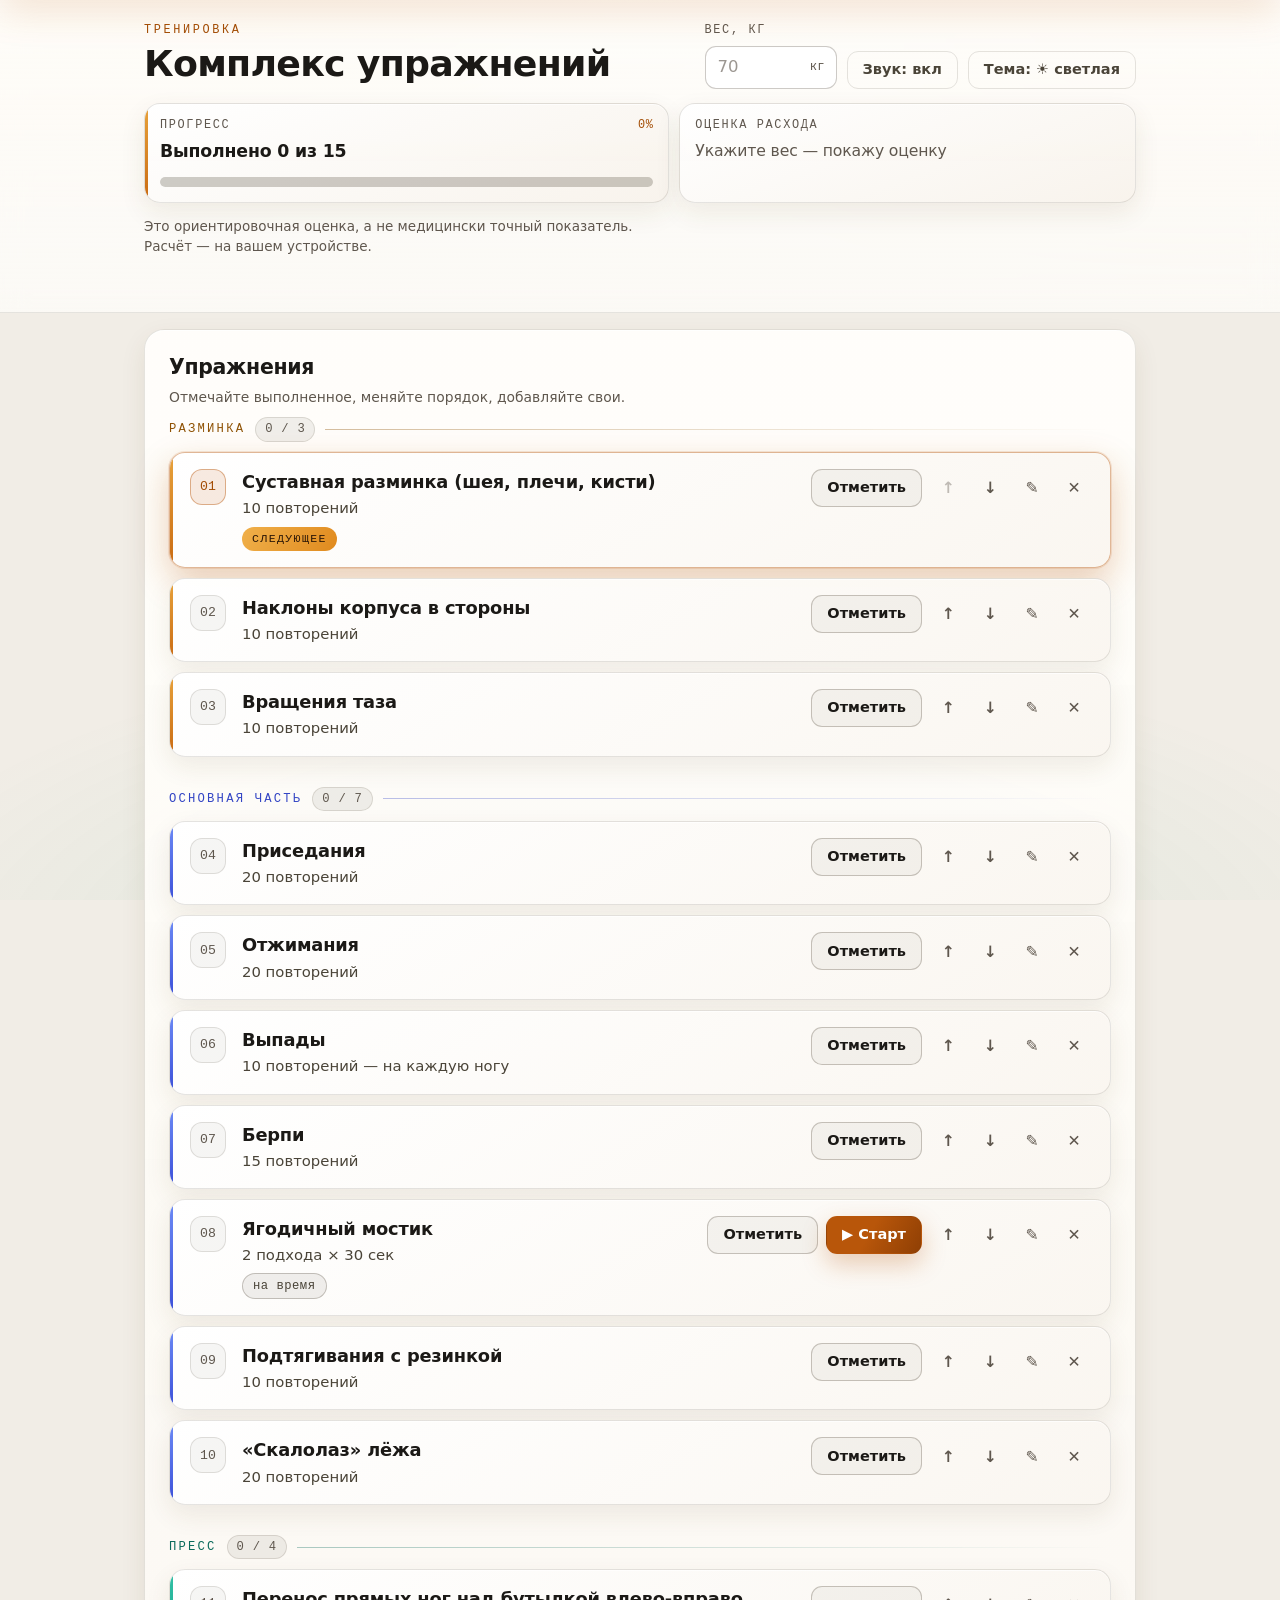
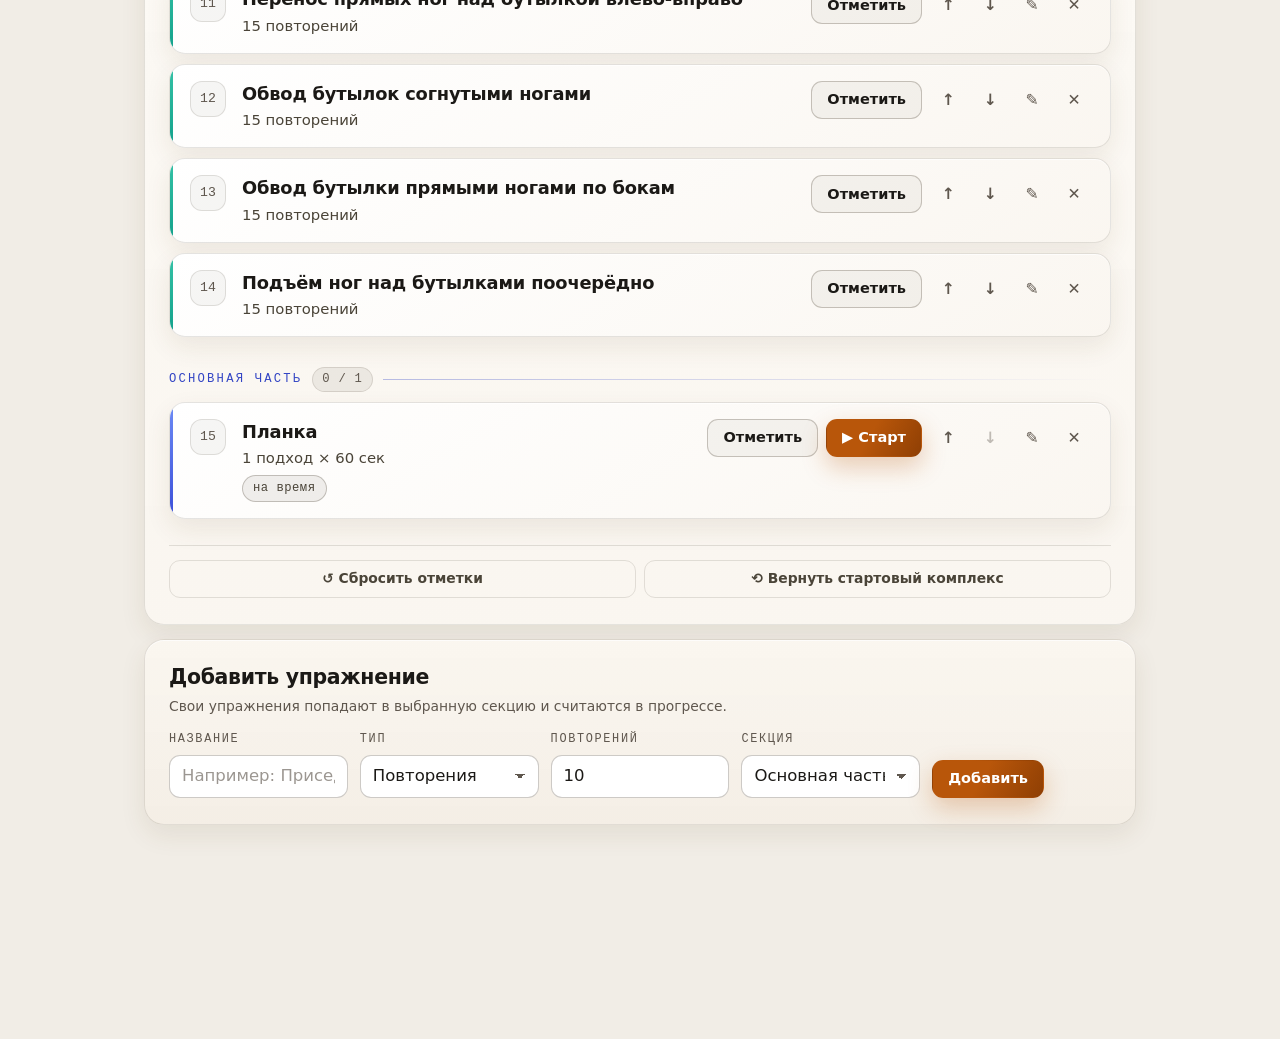
==== index.html @ bffae883 "Комплекс упражнений: список с секциями, прогресс, таймер подходов, две темы, офлайн-режим" ====
<!DOCTYPE html>
<html lang="ru">
<head>
  <meta charset="utf-8">
  <meta name="viewport" content="width=device-width, initial-scale=1, viewport-fit=cover">
  <meta name="color-scheme" content="light dark">
  <meta id="themeColor" name="theme-color" content="#f1ede6">
  <!-- тема до первой отрисовки: иначе при перезагрузке мигнёт чужая палитра -->
  <script>
    (() => {
      try {
        const saved = JSON.parse(localStorage.getItem('workout.v1') || '{}');
        const pref = ['light', 'dark', 'auto'].includes(saved.theme) ? saved.theme : 'light';
        const resolved = pref === 'auto'
          ? (matchMedia('(prefers-color-scheme: dark)').matches ? 'dark' : 'light')
          : pref;
        document.documentElement.dataset.theme = resolved;
        const meta = document.getElementById('themeColor');
        if (meta) meta.setAttribute('content', resolved === 'dark' ? '#070a10' : '#f1ede6');
      } catch {
        /* без localStorage остаётся светлая тема по умолчанию */
      }
    })();
  </script>
  <!-- запуск с домашнего экрана телефона: без адресной строки, статус-бар поверх тёмного фона -->
  <meta name="mobile-web-app-capable" content="yes">
  <meta name="apple-mobile-web-app-capable" content="yes">
  <meta id="statusBarStyle" name="apple-mobile-web-app-status-bar-style" content="default">
  <meta name="apple-mobile-web-app-title" content="Тренировка">
  <meta name="description" content="Комплекс упражнений: прогресс, таймер подходов, оценка расхода калорий. Данные хранятся только на устройстве.">
  <title>Комплекс упражнений</title>
  <link rel="manifest" href="./manifest.webmanifest">
  <link rel="icon" href="./favicon.svg" type="image/svg+xml">
  <link rel="apple-touch-icon" href="./apple-touch-icon.png">
  <link rel="stylesheet" href="./styles.css">
</head>
<body>
  <a class="skip-link" href="#workoutList">Перейти к списку упражнений</a>

  <!-- фоновые свечения: глубина без картинок -->
  <div class="aurora" aria-hidden="true"></div>

  <header class="topbar">
    <div class="shell topbar__inner">
      <div class="brand">
        <p class="brand__eyebrow">Тренировка</p>
        <h1 class="brand__title">Комплекс упражнений</h1>
      </div>

      <div class="topbar__controls">
        <label class="field field--weight" for="weightInput">
          <span class="field__label">Вес, кг</span>
          <span class="field__control">
            <input id="weightInput" class="field__input" type="number" inputmode="decimal"
                   min="1" max="400" step="0.5" placeholder="70">
            <span class="field__unit" aria-hidden="true">кг</span>
          </span>
        </label>
        <button id="soundToggle" class="btn btn--ghost" type="button" aria-pressed="true">Звук: вкл</button>
        <button id="themeToggle" class="btn btn--ghost" type="button">Тема: светлая</button>
      </div>

      <div class="metrics">
        <section class="metric metric--progress" aria-label="Прогресс тренировки">
          <p class="metric__label">Прогресс <span id="progressPercent" class="metric__percent">0%</span></p>
          <p class="metric__value" id="progressText">Выполнено 0 из 0</p>
          <progress id="progressBar" class="meter" max="100" value="0">0%</progress>
        </section>

        <section id="kcalMetric" class="metric metric--kcal is-empty" aria-label="Оценка расхода калорий">
          <p class="metric__label">Оценка расхода</p>
          <p class="metric__value" id="workoutKcal">Укажите вес — покажу оценку</p>
        </section>
      </div>

      <p id="kcalDisclaimer" class="hint"></p>
      <p id="wakeStatus" class="hint"></p>
      <p id="status" class="status" role="status" aria-live="polite"></p>
    </div>
  </header>

  <main class="shell">
    <section class="panel" aria-labelledby="listTitle">
      <div class="panel__head">
        <div>
          <h2 id="listTitle" class="panel__title">Упражнения</h2>
          <p class="panel__sub">Отмечайте выполненное, меняйте порядок, добавляйте свои.</p>
        </div>
      </div>
      <div id="workoutList" class="workout"></div>

      <!-- служебные действия — в подвале списка: первый экран телефона остаётся про упражнения -->
      <div class="panel__footer">
        <button id="resetProgressBtn" class="btn btn--ghost" type="button">↺ Сбросить отметки</button>
        <button id="resetWorkoutBtn" class="btn btn--ghost" type="button">⟲ Вернуть стартовый комплекс</button>
      </div>
    </section>

    <section class="panel panel--form" aria-labelledby="formTitle">
      <h2 id="formTitle" class="panel__title">Добавить упражнение</h2>
      <p class="panel__sub">Свои упражнения попадают в выбранную секцию и считаются в прогрессе.</p>

      <form id="exerciseForm" class="form" novalidate>
        <label class="field field--wide" for="nameInput">
          <span class="field__label">Название</span>
          <input id="nameInput" class="field__input" type="text" maxlength="120"
                 placeholder="Например: Приседания" autocomplete="off">
        </label>

        <label class="field" for="typeSelect">
          <span class="field__label">Тип</span>
          <select id="typeSelect" class="field__input">
            <option value="reps">Повторения</option>
            <option value="time">На время</option>
          </select>
        </label>

        <label id="repsLabel" class="field" for="repsInput">
          <span id="repsLabelText" class="field__label">Повторений</span>
          <input id="repsInput" class="field__input" type="number" min="1" max="999" step="1" value="10">
        </label>

        <label id="secondsField" class="field" for="secondsInput" hidden>
          <span class="field__label">Секунд в подходе</span>
          <input id="secondsInput" class="field__input" type="number" min="1" max="3600" step="1" value="30">
        </label>

        <label class="field" for="sectionSelect">
          <span class="field__label">Секция</span>
          <select id="sectionSelect" class="field__input">
            <option value="warmup">Разминка</option>
            <option value="main" selected>Основная часть</option>
            <option value="abs">Пресс</option>
          </select>
        </label>

        <p id="formError" class="form__error" role="alert" hidden></p>

        <div class="form__actions">
          <button id="submitBtn" class="btn btn--primary" type="submit">Добавить</button>
          <button id="cancelEditBtn" class="btn btn--ghost" type="button" hidden>Отмена</button>
        </div>
      </form>
    </section>
  </main>

  <section id="timer" class="timer" hidden aria-labelledby="timerTitle">
    <div class="shell timer__inner">
      <div class="timer__head">
        <h2 id="timerTitle" class="timer__title">Таймер</h2>
        <p id="timerPhase" class="timer__phase"></p>
      </div>

      <div class="timer__main">
        <p id="timerBig" class="timer__big">3</p>
        <div class="timer__meta">
          <p id="timerSetInfo" class="timer__sets"></p>
          <!-- визуальный эквивалент тика: мигает раз в секунду, работает и при выключенном звуке -->
          <p class="timer__rhythm">Секунда <span id="tickDot" class="timer__dot" aria-hidden="true"></span></p>
        </div>
      </div>

      <div class="timer__controls">
        <button id="timerPauseBtn" class="btn" type="button">Пауза</button>
        <!-- единственная крупная кнопка панели: главное действие момента (btn--lg) -->
        <button id="timerNextBtn" class="btn btn--primary btn--lg" type="button" hidden>Следующий подход</button>
        <button id="timerDoneBtn" class="btn btn--primary btn--lg" type="button" hidden>Готово ✓</button>
        <button id="timerStopBtn" class="btn btn--ghost" type="button">Стоп / Сброс</button>
      </div>
    </div>
  </section>

  <p id="banner" class="banner" role="status" aria-live="assertive"></p>

  <script type="module" src="./src/app.js"></script>
  <script>
    // Офлайн-режим для телефона: приложение открывается в зале без сети.
    // Регистрация некритична — при любой ошибке просто продолжаем без service worker.
    if ('serviceWorker' in navigator && location.protocol.startsWith('http')) {
      addEventListener('load', () => {
        navigator.serviceWorker.register('./sw.js').catch(() => {});
      });
    }
  </script>
</body>
</html>
---- styles.css ----
/* Дизайн-система «Тренировка».
   Две темы: светлая тёплая (по умолчанию) и тёмная — переключаются атрибутом
   data-theme на <html> («Тема: …» в шапке). Все цвета, тени и градиенты живут
   в переменных ниже: правила дальше не знают, какая тема сейчас включена.
   Mobile-first: базовый слой рассчитан на телефон, десктоп — в @media выше 720px.
   Никаких внешних ресурсов: шрифты и иконки только системные. */

:root {
  color-scheme: light;

  /* ── Фон и поверхности (тёплый кремовый) ── */
  --bg: #f1ede6;
  --glow-1: rgba(255, 168, 66, .22);
  --glow-2: rgba(255, 130, 60, .12);
  --glow-3: rgba(40, 170, 130, .10);
  --surface: #fffefb;
  --surface-2: #faf6f0;
  --surface-3: #f2ece2;
  --field-bg: #ffffff;

  /* ── Линии и полупрозрачные заливки ── */
  --line: rgba(46, 36, 20, .12);
  --line-2: rgba(46, 36, 20, .24);
  --line-accent: rgba(184, 86, 10, .42);
  --tint-1: rgba(46, 36, 20, .04);
  --tint-2: rgba(46, 36, 20, .07);
  --tint-3: rgba(46, 36, 20, .11);
  --meter-track: rgba(46, 36, 20, .12);

  /* ── Текст ── */
  --text: #1b1916;
  --text-dim: #4a4438;
  --muted: #5f574e;

  /* ── Акцент: тёплый янтарь ── */
  --accent: #b8560a;
  --accent-2: #8f3f04;
  --accent-text: #a34d05;
  --accent-ink: #ffffff;
  --accent-soft: rgba(184, 86, 10, .12);
  --accent-glow: rgba(184, 86, 10, .28);
  --badge-from: #f0b04a;
  --badge-to: #e08a1e;
  --badge-ink: #2a1607;
  /* главная кнопка: белый текст держит контраст только на глубоком янтаре */
  --primary-from: #b8560a;
  --primary-to: #8f3f04;

  /* ── Семантика ── */
  --ok: #10714c;
  --ok-2: #0c5c3e;
  --ok-ink: #ffffff;
  --ok-text: #0e6b47;
  --ok-soft: rgba(16, 113, 76, .12);
  --ok-line: rgba(16, 113, 76, .38);
  --danger: #a91f16;
  --danger-ink: #ffffff;
  --danger-soft: rgba(169, 31, 22, .1);
  --danger-line: rgba(169, 31, 22, .36);
  --danger-text: #8f1a12;

  /* ── Рельсы и подписи секций ── */
  --rail-warmup: linear-gradient(180deg, #e8a33c, #c96a12);
  --rail-main: linear-gradient(180deg, #6d8bf5, #3b4fd8);
  --rail-abs: linear-gradient(180deg, #35c2a6, #12a08a);
  --sec-warmup: #8f5205;
  --sec-main: #3345c4;
  --sec-abs: #0b6b5c;
  --sec-warmup-tail: rgba(143, 82, 5, .38);
  --sec-main-tail: rgba(51, 69, 196, .34);
  --sec-abs-tail: rgba(11, 107, 92, .34);

  /* ── Составные поверхности ── */
  --header-from: rgba(255, 254, 251, .96);
  --header-to: rgba(255, 254, 251, .72);
  --panel-from: rgba(255, 254, 251, .95);
  --panel-to: rgba(250, 246, 240, .98);
  --panel-form-from: rgba(250, 246, 240, .96);
  --panel-form-to: rgba(244, 238, 229, .98);
  --card-from: rgba(255, 255, 255, .98);
  --card-to: rgba(250, 246, 240, .98);
  --card-done-from: rgba(230, 246, 238, .95);
  --card-done-to: rgba(250, 253, 251, .98);
  --metric-from: rgba(255, 255, 255, .98);
  --metric-to: rgba(248, 243, 236, .98);
  --glass-from: rgba(255, 254, 251, .92);
  --glass-to: rgba(255, 253, 249, .98);
  --timer-border: rgba(184, 86, 10, .26);
  --timer-ink-1: #241a0c;
  --timer-ink-2: #b8560a;
  --banner-from: #f3b755;
  --banner-to: #e08a1e;
  --banner-ink: #2a1607;
  --banner-shadow: rgba(184, 86, 10, .22);

  /* ── Кнопки ── */
  --btn-bg: #f2ece2;
  --btn-bg-hover: #e9e0d2;
  --btn-border: rgba(46, 36, 20, .18);
  --btn-border-hover: rgba(46, 36, 20, .3);
  --toggle-bg: rgba(46, 36, 20, .04);
  --toggle-bg-hover: rgba(46, 36, 20, .09);
  --tool-hover-bg: rgba(46, 36, 20, .08);

  --shadow-card: 0 1px 0 rgba(255, 255, 255, .7) inset, 0 10px 26px rgba(84, 62, 26, .09);
  --shadow-pop: 0 18px 40px rgba(84, 62, 26, .16);
  --shadow-timer: 0 -18px 44px rgba(84, 62, 26, .14);

  /* ── Геометрия: одна шкала радиусов и высот ── */
  --r-lg: 20px;
  --r: 16px;
  --r-sm: 11px;
  --r-pill: 999px;
  --btn-h: 38px;
  --btn-h-icon: 36px;
  --btn-h-lg: 54px;

  --ease: cubic-bezier(.22, 1, .36, 1);

  --font: "Segoe UI Variable Text", system-ui, -apple-system, "Segoe UI", Roboto, Arial, sans-serif;
  --font-display: "Segoe UI Variable Display", system-ui, -apple-system, "Segoe UI", Roboto, Arial, sans-serif;
  --mono: ui-monospace, "Cascadia Mono", "SF Mono", Consolas, "Liberation Mono", monospace;
}

/* ── Тёмная тема: те же переменные, другие значения ── */

:root[data-theme="dark"] {
  color-scheme: dark;

  --bg: #070a10;
  --glow-1: rgba(255, 154, 60, .18);
  --glow-2: rgba(79, 108, 255, .14);
  --glow-3: rgba(62, 213, 152, .09);
  --surface: #111726;
  --surface-2: #161e30;
  --surface-3: #1c2740;
  --field-bg: #1c2740;

  --line: rgba(255, 255, 255, .07);
  --line-2: rgba(255, 255, 255, .14);
  --line-accent: rgba(255, 154, 60, .38);
  --tint-1: rgba(255, 255, 255, .035);
  --tint-2: rgba(255, 255, 255, .07);
  --tint-3: rgba(255, 255, 255, .1);
  --meter-track: rgba(255, 255, 255, .09);

  --text: #e9edf5;
  --text-dim: #c3ccdb;
  --muted: #9dabc0;

  --accent: #ff9a3c;
  --accent-2: #ff5f1f;
  --accent-text: #ff9a3c;
  --accent-ink: #1b0e02;
  --accent-soft: rgba(255, 154, 60, .14);
  --accent-glow: rgba(255, 122, 31, .28);
  --badge-from: #ffc24b;
  --badge-to: #ff9a3c;
  --badge-ink: #1b0e02;
  --primary-from: #ffc24b;
  --primary-to: #ff5f1f;

  --ok: #3ed598;
  --ok-2: #22a878;
  --ok-ink: #06251c;
  --ok-text: #3ed598;
  --ok-soft: rgba(62, 213, 152, .12);
  --ok-line: rgba(62, 213, 152, .42);
  --danger: #ff6b6b;
  --danger-ink: #2a0b0b;
  --danger-soft: rgba(255, 107, 107, .12);
  --danger-line: rgba(255, 107, 107, .38);
  --danger-text: #ff9c9c;

  --rail-warmup: linear-gradient(180deg, #ffc24b, #ff9a3c);
  --rail-main: linear-gradient(180deg, #7aa2ff, #4f6cff);
  --rail-abs: linear-gradient(180deg, #4adec0, #22b8a0);
  --sec-warmup: #ffc24b;
  --sec-main: #8fb0ff;
  --sec-abs: #58e3c6;
  --sec-warmup-tail: rgba(255, 194, 75, .4);
  --sec-main-tail: rgba(143, 176, 255, .4);
  --sec-abs-tail: rgba(88, 227, 198, .4);

  --header-from: rgba(10, 14, 22, .96);
  --header-to: rgba(10, 14, 22, .72);
  --panel-from: rgba(22, 30, 48, .72);
  --panel-to: rgba(17, 23, 38, .92);
  --panel-form-from: rgba(17, 23, 38, .9);
  --panel-form-to: rgba(13, 18, 30, .95);
  --card-from: rgba(28, 39, 64, .55);
  --card-to: rgba(17, 23, 38, .95);
  --card-done-from: rgba(62, 213, 152, .08);
  --card-done-to: rgba(17, 23, 38, .9);
  --metric-from: #161e30;
  --metric-to: #111726;
  --glass-from: rgba(12, 17, 27, .88);
  --glass-to: rgba(9, 13, 21, .98);
  --timer-border: rgba(255, 154, 60, .22);
  --timer-ink-1: #ffffff;
  --timer-ink-2: #ffb870;
  --banner-from: #ffc24b;
  --banner-to: #ff5f1f;
  --banner-ink: #1b0e02;
  --banner-shadow: rgba(255, 122, 31, .28);

  --btn-bg: #1c2740;
  --btn-bg-hover: #233252;
  --btn-border: rgba(255, 255, 255, .14);
  --btn-border-hover: rgba(255, 255, 255, .24);
  --toggle-bg: rgba(255, 255, 255, .04);
  --toggle-bg-hover: rgba(255, 255, 255, .09);
  --tool-hover-bg: rgba(255, 255, 255, .07);

  --shadow-card: 0 1px 0 rgba(255, 255, 255, .03) inset, 0 18px 40px rgba(0, 0, 0, .35);
  --shadow-pop: 0 24px 60px rgba(0, 0, 0, .55);
  --shadow-timer: 0 -26px 60px rgba(0, 0, 0, .6);
}

* { box-sizing: border-box; }

[hidden] { display: none !important; }

/* Крупнее базовый кегль: на телефоне читать с вытянутой руки, на десктопе — обычный */
html {
  font-size: 17px;
  -webkit-text-size-adjust: 100%;
}

body {
  margin: 0;
  /* отступ снизу — чтобы фиксированная панель таймера не перекрывала контент */
  padding: 0 0 300px;
  font: 1rem/1.5 var(--font);
  color: var(--text);
  background: var(--bg);
  min-height: 100vh;
  overscroll-behavior-y: none;
}

/* Мягкие свечения на фоне: тепло без картинок */
.aurora {
  position: fixed;
  inset: 0;
  z-index: 0;
  pointer-events: none;
  background:
    radial-gradient(80vw 45vh at 8% -6%, var(--glow-1), transparent 70%),
    radial-gradient(70vw 40vh at 96% 4%, var(--glow-2), transparent 72%),
    radial-gradient(90vw 50vh at 50% 106%, var(--glow-3), transparent 70%);
}

.shell {
  width: 100%;
  max-width: 1040px;
  margin: 0 auto;
  padding: 0 14px;
  position: relative;
  z-index: 1;
}

h1, h2, h3, h4 { font-family: var(--font-display); }

.skip-link {
  position: absolute;
  left: -9999px;
  top: 0;
  z-index: 60;
  background: var(--surface);
  color: var(--text);
  padding: 10px 14px;
  border-radius: var(--r-sm);
  box-shadow: var(--shadow-card);
}
.skip-link:focus { left: 12px; top: calc(12px + env(safe-area-inset-top, 0px)); }

/* ══════════ Шапка ══════════ */

.topbar {
  position: relative;
  z-index: 1;
  padding: calc(18px + env(safe-area-inset-top, 0px)) 0 4px;
  border-bottom: 1px solid var(--line);
  background: linear-gradient(180deg, var(--header-from), var(--header-to));
  backdrop-filter: blur(14px);
}

.topbar__inner {
  display: grid;
  gap: 14px;
  padding-bottom: 16px;
}

.brand__eyebrow {
  margin: 0 0 5px;
  font-family: var(--mono);
  font-size: .72rem;
  letter-spacing: .22em;
  text-transform: uppercase;
  color: var(--accent-text);
}

.brand__title {
  margin: 0;
  font-size: clamp(1.55rem, 7vw, 2.2rem);
  font-weight: 700;
  letter-spacing: -.02em;
  line-height: 1.05;
}

.topbar__controls {
  display: flex;
  flex-wrap: wrap;
  align-items: flex-end;
  gap: 10px;
}

/* ── Метрики: компактные «табло» с крупным числом ── */

.metrics {
  display: grid;
  gap: 10px;
  grid-template-columns: 1fr;
}

.metric {
  position: relative;
  padding: 13px 15px 15px;
  border: 1px solid var(--line);
  border-radius: var(--r);
  background: linear-gradient(160deg, var(--metric-from), var(--metric-to));
  box-shadow: var(--shadow-card);
  overflow: hidden;
}

.metric--progress::before {
  content: "";
  position: absolute;
  inset: 0 auto 0 0;
  width: 3px;
  background: var(--rail-warmup);
}

.metric__label {
  display: flex;
  align-items: center;
  justify-content: space-between;
  gap: 8px;
  margin: 0 0 5px;
  font-family: var(--mono);
  font-size: .72rem;
  letter-spacing: .14em;
  text-transform: uppercase;
  color: var(--muted);
}

.metric__percent { color: var(--accent-text); letter-spacing: .04em; }

.metric__value {
  margin: 0;
  font-family: var(--font-display);
  font-size: 1.05rem;
  font-weight: 600;
  letter-spacing: -.01em;
}

.metric--kcal .metric__value { color: var(--text-dim); font-size: 1rem; font-weight: 500; }
/* пустое состояние: тихая подсказка; заполненное: цифра крупнее и в акцентном цвете */
.metric--kcal.is-empty .metric__value { color: var(--muted); font-size: .95rem; font-weight: 500; }
.metric--kcal:not(.is-empty) .metric__value {
  font-family: var(--mono);
  font-size: 1.4rem;
  font-weight: 600;
  color: var(--accent-text);
  letter-spacing: -.01em;
}

/* Полоса прогресса (native <progress> — доступно и без картинок) */
.meter {
  display: block;
  width: 100%;
  height: 10px;
  margin-top: 12px;
  border: none;
  border-radius: var(--r-pill);
  background: var(--meter-track);
  overflow: hidden;
  appearance: none;
  -webkit-appearance: none;
}
.meter::-webkit-progress-bar {
  background: var(--meter-track);
  border-radius: var(--r-pill);
}
.meter::-webkit-progress-value {
  border-radius: var(--r-pill);
  background: linear-gradient(90deg, var(--badge-from), var(--accent), var(--accent-2));
  transition: width .5s var(--ease);
}
.meter::-moz-progress-bar {
  border-radius: var(--r-pill);
  background: linear-gradient(90deg, var(--badge-from), var(--accent), var(--accent-2));
}

.hint { margin: 0; color: var(--muted); font-size: .82rem; line-height: 1.45; }

.status { margin: 0; min-height: 1.2em; font-size: .88rem; color: var(--text-dim); }

/* ══════════ Панели ══════════ */

main.shell { padding-top: 16px; display: grid; gap: 14px; }

.panel {
  padding: 16px 14px 18px;
  border: 1px solid var(--line);
  border-radius: var(--r-lg);
  background: linear-gradient(180deg, var(--panel-from), var(--panel-to));
  box-shadow: var(--shadow-card);
}

.panel--form { background: linear-gradient(180deg, var(--panel-form-from), var(--panel-form-to)); }

.panel__head {
  display: flex;
  flex-wrap: wrap;
  align-items: flex-end;
  justify-content: space-between;
  gap: 10px;
  margin-bottom: 4px;
}

.panel__title { margin: 0; font-size: 1.24rem; font-weight: 650; letter-spacing: -.015em; }
.panel__sub { margin: 4px 0 0; font-size: .84rem; color: var(--muted); }
.panel__actions { display: flex; flex-wrap: wrap; gap: 8px; }

/* подвал списка: служебные действия отделены линией, чтобы не спорить с упражнениями */
.panel__footer {
  display: flex;
  flex-wrap: wrap;
  gap: 8px;
  margin-top: 16px;
  padding-top: 14px;
  border-top: 1px solid var(--line);
}
.panel__footer .btn { flex: 1 1 200px; font-size: .84rem; }

/* ══════════ Поля ══════════ */

.field { display: flex; flex-direction: column; gap: 6px; min-width: 0; }
.field--wide { flex: 1 1 240px; }
.field--weight { width: 132px; }

/* единица измерения внутри поля: ввод не путается с подсказкой */
.field__control { position: relative; display: block; }
.field__unit {
  position: absolute;
  right: 12px;
  top: 50%;
  transform: translateY(-50%);
  font-family: var(--mono);
  font-size: .74rem;
  color: var(--muted);
  pointer-events: none;
}
.field__control .field__input { width: 100%; padding-right: 40px; }

.field__label {
  font-family: var(--mono);
  font-size: .72rem;
  letter-spacing: .14em;
  text-transform: uppercase;
  color: var(--muted);
}

.field__input {
  min-height: var(--btn-h);
  padding: 8px 12px;
  font: inherit;
  /* 1rem (17px) на телефоне: iOS не зумит страницу при фокусе в поле */
  font-size: 1rem;
  color: var(--text);
  background: var(--field-bg);
  border: 1px solid var(--line-2);
  border-radius: var(--r-sm);
  transition: border-color .2s, box-shadow .2s, background .2s;
}
.field__input::placeholder { color: var(--muted); opacity: .62; }
.field__input:hover { border-color: var(--btn-border-hover); }
.field__input:focus {
  outline: none;
  border-color: var(--accent);
  box-shadow: 0 0 0 4px var(--accent-soft);
}

select.field__input {
  appearance: none;
  padding-right: 34px;
  background-image:
    linear-gradient(45deg, transparent 50%, var(--muted) 50%),
    linear-gradient(135deg, var(--muted) 50%, transparent 50%);
  background-position: calc(100% - 18px) 50%, calc(100% - 13px) 50%;
  background-size: 5px 5px, 5px 5px;
  background-repeat: no-repeat;
}

/* ══════════ Кнопки: одна высота, один радиус, разные уровни ══════════ */

.btn {
  display: inline-flex;
  align-items: center;
  justify-content: center;
  gap: 8px;
  min-height: var(--btn-h);
  padding: 7px 15px;
  font: inherit;
  font-size: .88rem;
  font-weight: 550;
  line-height: 1.2;
  white-space: nowrap;
  color: var(--text);
  background: var(--btn-bg);
  border: 1px solid var(--btn-border);
  border-radius: var(--r-sm);
  cursor: pointer;
  -webkit-tap-highlight-color: transparent;
  transition: background .2s, border-color .2s, transform .15s var(--ease), box-shadow .2s, color .2s;
}
.btn:hover { background: var(--btn-bg-hover); border-color: var(--btn-border-hover); }
.btn:active { transform: translateY(1px); }

/* primary — главное действие момента; единственный яркий акцент */
.btn--primary {
  color: var(--accent-ink);
  font-weight: 700;
  background: linear-gradient(120deg, var(--primary-from), var(--accent) 45%, var(--primary-to));
  border-color: transparent;
  box-shadow: 0 10px 24px var(--accent-glow);
}
.btn--primary:hover { filter: brightness(1.06); box-shadow: 0 14px 30px var(--accent-glow); }

.btn--danger { color: var(--danger); background: var(--danger-soft); border-color: var(--danger-line); }
.btn--danger:hover { background: var(--danger-soft); border-color: var(--danger); }

/* ghost — вспомогательное: не спорит с главным действием */
.btn--ghost { color: var(--text-dim); background: transparent; border-color: var(--line); }
.btn--ghost:hover { color: var(--text); background: var(--tint-2); border-color: var(--line-2); }

.btn--icon { width: var(--btn-h-icon); min-height: var(--btn-h-icon); padding: 0; font-size: .95rem; line-height: 1; border-radius: 10px; }

.btn--lg { min-height: var(--btn-h-lg); padding: 11px 26px; font-size: 1.02rem; border-radius: var(--r); }

.btn:disabled { opacity: .38; cursor: not-allowed; pointer-events: none; }

.btn:focus-visible, .field__input:focus-visible, .exercise__toggle:focus-visible, .skip-link:focus-visible {
  outline: 2px solid var(--accent);
  outline-offset: 2px;
}

/* ══════════ Список упражнений ══════════ */

.workout { display: flex; flex-direction: column; }

.section-title {
  display: flex;
  align-items: center;
  gap: 10px;
  margin: 20px 0 10px;
  font-family: var(--mono);
  font-size: .74rem;
  font-weight: 500;
  letter-spacing: .18em;
  text-transform: uppercase;
  color: var(--text-dim);
}
.section-title:first-child { margin-top: 6px; }

/* цвет секции повторяет рельс её карточек — блок опознаётся без чтения названия */
.section-title--warmup .section-title__label { color: var(--sec-warmup); }
.section-title--main .section-title__label { color: var(--sec-main); }
.section-title--abs .section-title__label { color: var(--sec-abs); }

.section-title__count {
  padding: 2px 9px;
  border-radius: var(--r-pill);
  background: var(--tint-2);
  border: 1px solid var(--line);
  color: var(--muted);
  letter-spacing: .06em;
}

/* линия-«хвост» дотягивает заголовок до правого края */
.section-title::after {
  content: "";
  flex: 1;
  height: 1px;
  background: linear-gradient(90deg, var(--line-2), transparent);
}

.section-title--warmup::after { background: linear-gradient(90deg, var(--sec-warmup-tail), transparent); }
.section-title--main::after { background: linear-gradient(90deg, var(--sec-main-tail), transparent); }
.section-title--abs::after { background: linear-gradient(90deg, var(--sec-abs-tail), transparent); }

.exercise {
  position: relative;
  display: grid;
  grid-template-columns: auto 1fr;
  gap: 9px 12px;
  padding: 15px 15px 13px 17px;
  margin-bottom: 10px;
  border: 1px solid var(--line);
  border-radius: var(--r);
  background: linear-gradient(150deg, var(--card-from), var(--card-to));
  box-shadow: var(--shadow-card);
  overflow: hidden;
  transition: transform .25s var(--ease), border-color .25s, box-shadow .25s, background .25s;
}
.exercise::before {
  content: "";
  position: absolute;
  left: 0;
  top: 0;
  bottom: 0;
  width: 3px;
  background: var(--rail-main);
}
.exercise--warmup::before { background: var(--rail-warmup); }
.exercise--main::before { background: var(--rail-main); }
.exercise--abs::before { background: var(--rail-abs); }

.exercise:hover { border-color: var(--line-2); }

/* следующее к выполнению — тёплое свечение и подсветка рамки */
.exercise.is-next {
  border-color: var(--line-accent);
  box-shadow: 0 0 0 1px var(--accent-soft), 0 14px 34px var(--accent-glow);
}

.exercise.is-done {
  background: linear-gradient(150deg, var(--card-done-from), var(--card-done-to));
  border-color: var(--ok-line);
}
.exercise.is-done::before { background: var(--ok); }
.exercise.is-done .exercise__name { color: var(--muted); text-decoration: line-through; text-decoration-color: var(--muted); }
.exercise.is-done .exercise__num { color: var(--ok-text); border-color: var(--ok-line); background: var(--ok-soft); }

.exercise__num {
  display: grid;
  place-items: center;
  width: 36px;
  height: 36px;
  border-radius: 12px;
  background: var(--tint-1);
  border: 1px solid var(--line);
  font-family: var(--mono);
  font-size: .8rem;
  color: var(--muted);
}
.exercise.is-next .exercise__num { color: var(--accent-text); border-color: var(--line-accent); background: var(--accent-soft); }

.exercise__body { min-width: 0; }

.exercise__name {
  margin: 2px 0 0;
  font-size: 1.08rem;
  font-weight: 600;
  letter-spacing: -.01em;
  line-height: 1.25;
}

.exercise__params { margin: 4px 0 0; color: var(--text-dim); font-size: .9rem; }

.exercise__flags:empty,
.exercise__meta:empty { display: none; }
.exercise__flags { display: flex; flex-wrap: wrap; gap: 6px; margin-top: 8px; }
.exercise__meta { display: flex; flex-wrap: wrap; align-items: center; gap: 6px; margin-top: 6px; }

.chip {
  display: inline-flex;
  align-items: center;
  padding: 3px 10px;
  border-radius: var(--r-pill);
  background: var(--tint-2);
  border: 1px solid var(--line-2);
  font-family: var(--mono);
  font-size: .74rem;
  letter-spacing: .04em;
  color: var(--text-dim);
}
.chip--kcal { background: var(--accent-soft); border-color: var(--line-accent); color: var(--accent-text); }

.badge {
  display: inline-flex;
  align-items: center;
  padding: 3px 10px;
  border-radius: var(--r-pill);
  font-family: var(--mono);
  font-size: .7rem;
  font-weight: 500;
  letter-spacing: .12em;
  text-transform: uppercase;
  color: var(--badge-ink);
  background: linear-gradient(120deg, var(--badge-from), var(--badge-to));
}
.badge--done { color: var(--ok-ink); background: linear-gradient(120deg, var(--ok), var(--ok-2)); }

/* Действия карточки: на телефоне одна строка — действие плюс компактные инструменты */
.exercise__actions {
  grid-column: 1 / -1;
  display: flex;
  flex-wrap: wrap;
  align-items: center;
  gap: 8px;
  margin-top: 4px;
}

.exercise__tools {
  display: flex;
  flex-wrap: wrap;
  align-items: center;
  gap: 6px;
  margin-left: auto;
}

/* инструменты приглушены до наведения: они не спорят с действиями на карточке */
.exercise__tools .btn { color: var(--muted); background: transparent; border-color: transparent; }
.exercise__tools .btn:hover { color: var(--text); background: var(--tool-hover-bg); border-color: var(--line-2); }
.exercise__tools .btn--danger:hover { color: var(--danger); background: var(--danger-soft); border-color: var(--danger-line); }

.exercise__toggle {
  flex: 0 1 auto;
  display: inline-flex;
  align-items: center;
  justify-content: center;
  gap: 8px;
  min-height: 46px;
  padding: 7px 15px;
  font: inherit;
  font-size: .92rem;
  font-weight: 600;
  line-height: 1.2;
  white-space: nowrap;
  color: var(--text);
  background: var(--toggle-bg);
  border: 1px solid var(--line-2);
  border-radius: var(--r-sm);
  cursor: pointer;
  -webkit-tap-highlight-color: transparent;
  transition: background .2s, border-color .2s, color .2s;
}
.exercise__toggle:hover { background: var(--toggle-bg-hover); border-color: var(--btn-border-hover); }
/* выполнено: не только цветом — заливка, сплошная рамка и «✓» в подписи */
.exercise__toggle[aria-pressed="true"] {
  color: var(--ok-ink);
  font-weight: 700;
  background: linear-gradient(120deg, var(--ok), var(--ok-2));
  border: 1px solid var(--ok-line);
}

/* ══════════ Форма ══════════ */

.form {
  display: grid;
  grid-template-columns: repeat(auto-fit, minmax(150px, 1fr));
  gap: 12px;
  align-items: end;
  margin-top: 14px;
}
.form__actions { display: flex; flex-wrap: wrap; gap: 8px; align-items: center; grid-column: 1 / -1; }
.form__actions .btn { min-height: 46px; flex: 1 1 140px; }
.form__error {
  grid-column: 1 / -1;
  margin: 0;
  padding: 10px 14px;
  color: var(--danger-text);
  background: var(--danger-soft);
  border: 1px solid var(--danger-line);
  border-radius: var(--r-sm);
  font-size: .88rem;
}

/* ══════════ Таймер: нижняя панель (главный экран телефона) ══════════ */

.timer {
  position: fixed;
  left: 0;
  right: 0;
  bottom: 0;
  z-index: 40;
  padding: 13px 0 calc(13px + env(safe-area-inset-bottom, 0px));
  background: linear-gradient(180deg, var(--glass-from), var(--glass-to));
  backdrop-filter: blur(18px);
  border-top: 1px solid var(--timer-border);
  box-shadow: var(--shadow-timer);
}
.timer::before {
  content: "";
  position: absolute;
  top: -1px;
  left: 8%;
  right: 8%;
  height: 1px;
  background: linear-gradient(90deg, transparent, var(--accent), transparent);
}

.timer__inner { display: grid; gap: 8px; }

.timer__head { display: block; }

.timer__title {
  margin: 0;
  font-family: var(--mono);
  font-size: .72rem;
  font-weight: 500;
  letter-spacing: .16em;
  text-transform: uppercase;
  color: var(--muted);
  overflow: hidden;
  text-overflow: ellipsis;
  white-space: nowrap;
}

/* фаза переносится, а не обрезается: на узком экране текст длиннее строки */
.timer__phase { margin: 3px 0 0; font-size: .92rem; font-weight: 600; color: var(--accent-text); }

.timer__main {
  display: flex;
  flex-direction: column;
  align-items: stretch;
  gap: 6px;
}

.timer__big {
  margin: 0;
  align-self: flex-start;
  font-family: var(--mono);
  font-size: clamp(3.2rem, 17vw, 4.6rem);
  font-weight: 700;
  line-height: .92;
  letter-spacing: -.03em;
  background: linear-gradient(180deg, var(--timer-ink-1), var(--timer-ink-2));
  -webkit-background-clip: text;
  background-clip: text;
  color: transparent;
  -webkit-text-fill-color: transparent;
}

.timer__meta {
  display: flex;
  flex-wrap: wrap;
  align-items: baseline;
  justify-content: space-between;
  gap: 6px 12px;
}
.timer__sets { margin: 0; color: var(--text-dim); font-size: .9rem; }

.timer__rhythm {
  display: flex;
  align-items: center;
  gap: 8px;
  margin: 0;
  font-family: var(--mono);
  font-size: .7rem;
  letter-spacing: .14em;
  text-transform: uppercase;
  color: var(--muted);
}
.timer__dot {
  display: inline-block;
  width: 13px;
  height: 13px;
  border-radius: 50%;
  background: var(--tint-3);
}
.timer__dot.is-on { animation: dotPulse 420ms ease-out; }

/* Управление: главная кнопка — во всю ширину сверху, служебные — парой снизу */
.timer__controls {
  display: grid;
  grid-template-columns: 1fr 1fr;
  gap: 10px;
}
.timer__controls .btn { min-height: 50px; }
.timer__controls .btn--lg { grid-column: 1 / -1; order: -1; }

.timer__big.is-beat { animation: beat 360ms var(--ease); }
@keyframes beat {
  from { transform: scale(1.12); }
  to { transform: scale(1); }
}
@keyframes dotPulse {
  from { background: var(--accent); box-shadow: 0 0 0 0 var(--accent-glow); transform: scale(1.7); }
  to { background: var(--tint-3); box-shadow: 0 0 0 12px transparent; transform: scale(1); }
}

/* ══════════ Баннер сигналов ══════════ */

.banner {
  position: fixed;
  left: 0;
  right: 0;
  top: 0;
  z-index: 50;
  margin: 0;
  padding: calc(14px + env(safe-area-inset-top, 0px)) 14px 14px;
  text-align: center;
  font-family: var(--font-display);
  font-size: 1.14rem;
  font-weight: 700;
  letter-spacing: -.01em;
  color: var(--banner-ink);
  background: linear-gradient(120deg, var(--banner-from), var(--banner-to));
  box-shadow: 0 18px 40px var(--banner-shadow);
  transform: translateY(-140%);
  transition: transform .22s var(--ease);
}
.banner.is-visible { transform: translateY(0); }
.banner.is-pulse { animation: bannerPulse 700ms ease-in-out 2; }

@keyframes bannerPulse {
  0%, 100% { filter: brightness(1); }
  50% { filter: brightness(1.18); }
}

/* ══════════ Планшет / десктоп ══════════ */

@media (min-width: 720px) {
  /* на большом экране базовый кегль возвращаем к обычному */
  html { font-size: 16.5px; }
  body { padding-bottom: 214px; }
  .shell { padding: 0 24px; }

  .topbar { position: sticky; top: 0; padding-top: calc(22px + env(safe-area-inset-top, 0px)); }
  .topbar__inner {
    grid-template-columns: 1fr auto;
    align-items: start;
    gap: 14px 24px;
    padding-bottom: 20px;
  }
  .metrics { grid-column: 1 / -1; grid-template-columns: 1.15fr 1fr; }
  .topbar__controls { align-self: center; }

  .panel { padding: 22px 24px 26px; }

  .exercise { grid-template-columns: auto 1fr auto; align-items: start; gap: 10px 16px; padding: 16px 18px 16px 20px; }
  .exercise:hover { transform: translateY(-2px); box-shadow: var(--shadow-pop); }
  .exercise__actions { grid-column: auto; justify-content: flex-end; flex-wrap: nowrap; margin-top: 0; }
  .exercise__toggle { flex: 0 0 auto; min-height: var(--btn-h); font-size: .88rem; }
  .exercise__tools { flex-wrap: nowrap; }

  .form__actions { grid-column: auto; }
  .form__actions .btn { flex: 0 0 auto; min-height: var(--btn-h); }

  .timer__inner { grid-template-columns: auto 1fr auto; align-items: center; gap: 20px; }
  .timer__head { display: flex; flex-direction: column; align-items: flex-start; gap: 4px; }
  .timer__phase { margin: 0; white-space: nowrap; }
  .timer__main { flex-direction: row; align-items: baseline; gap: 24px; justify-content: flex-start; }
  .timer__meta { flex-direction: column; align-items: flex-start; }
  .timer__controls { grid-template-columns: auto auto; grid-auto-flow: column; justify-content: flex-end; }
  .timer__controls .btn { min-height: var(--btn-h-lg); }
  .timer__controls .btn--lg { grid-column: auto; order: 0; }
}

/* Тач-экран: зона нажатия растёт, вид остаётся компактным */
@media (pointer: coarse) {
  .btn { min-height: 46px; padding: 9px 16px; font-size: .94rem; }
  .field__input { min-height: 46px; }
  .btn--icon { width: 44px; min-height: 44px; }
  /* в карточках иконки компактнее: ряд действий остаётся одной строкой */
  .exercise__tools { gap: 4px; }
  .exercise__tools .btn--icon { width: 42px; min-height: 42px; }
  .exercise__actions { gap: 6px; }
}

@media (max-width: 380px) {
  html { font-size: 16.5px; }
  .brand__title { font-size: 1.46rem; }
  .timer__big { font-size: clamp(2.8rem, 15vw, 3.6rem); }
}

@media (prefers-reduced-motion: reduce) {
  * { animation-duration: .01ms !important; transition-duration: .01ms !important; }
}
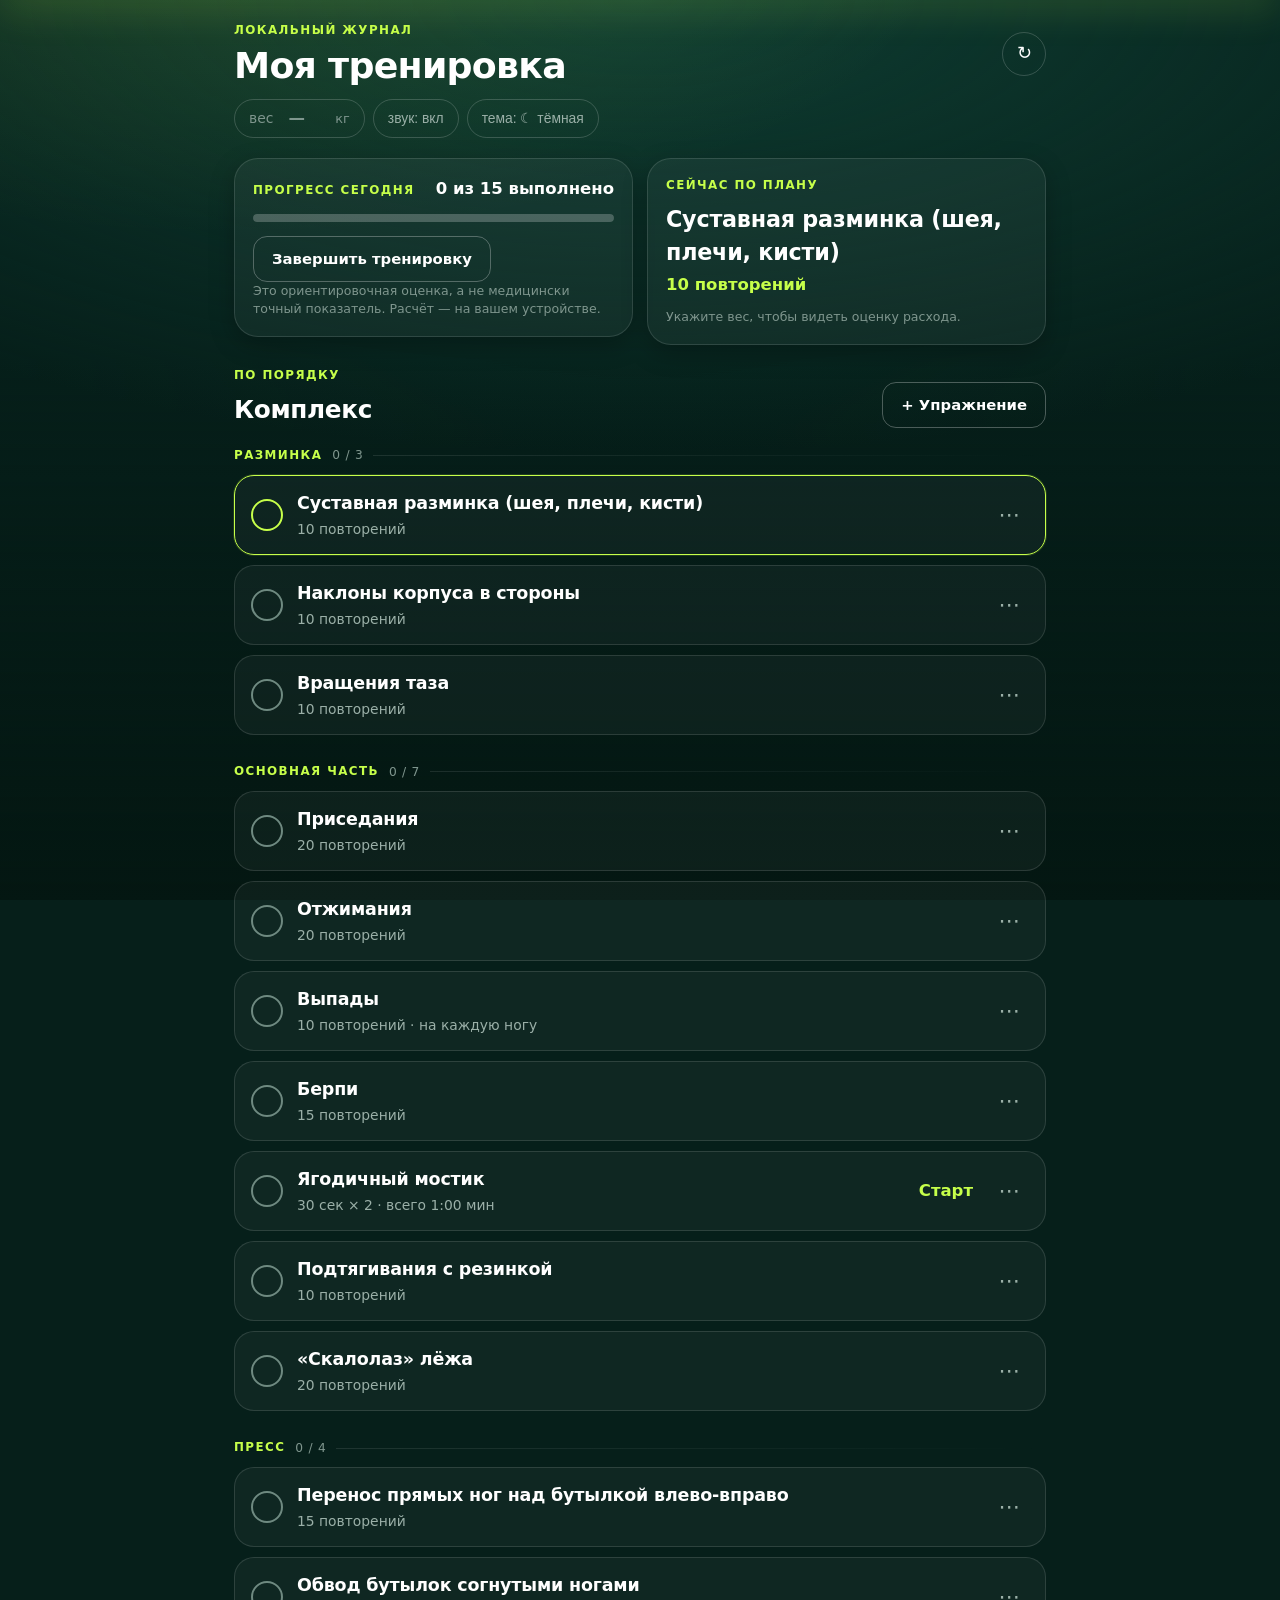
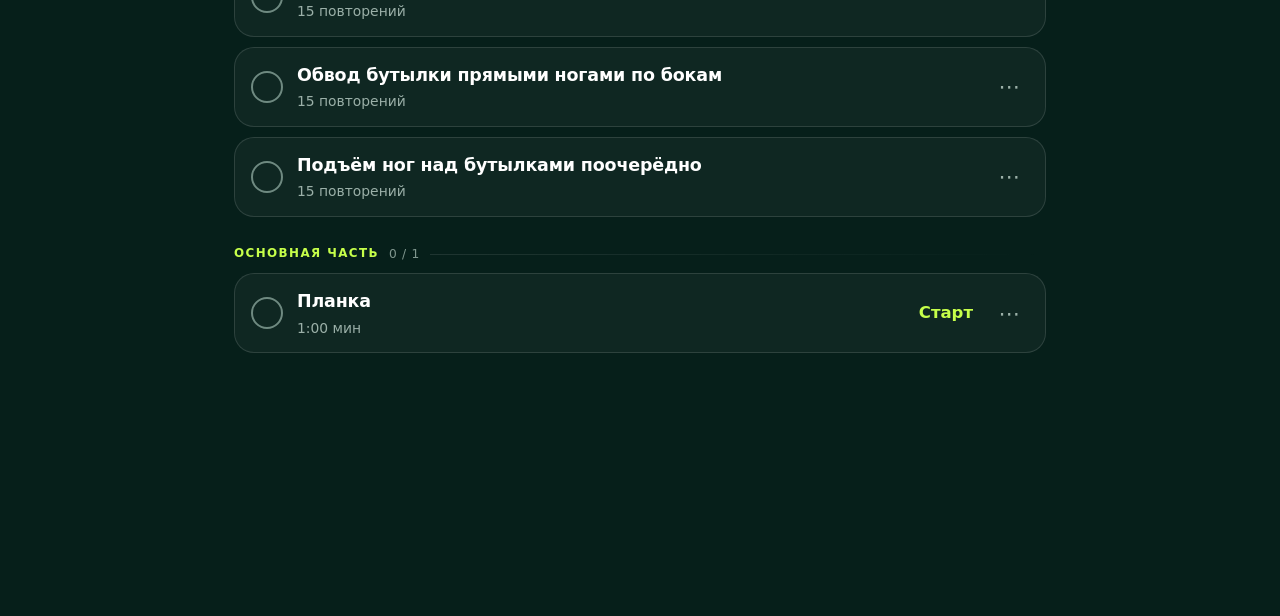
==== commit 0b9dd49f: "Журнал — основной вариант в корне; прежний сохранён в v1/; в журнал добавлены светлая тема и авто" ====
--- a/index.html
+++ b/index.html
@@ -4,31 +4,31 @@
   <meta charset="utf-8">
   <meta name="viewport" content="width=device-width, initial-scale=1, viewport-fit=cover">
   <meta name="color-scheme" content="light dark">
-  <meta id="themeColor" name="theme-color" content="#f1ede6">
+  <meta id="themeColor" name="theme-color" content="#061f1a">
   <!-- тема до первой отрисовки: иначе при перезагрузке мигнёт чужая палитра -->
   <script>
     (() => {
       try {
         const saved = JSON.parse(localStorage.getItem('workout.v1') || '{}');
-        const pref = ['light', 'dark', 'auto'].includes(saved.theme) ? saved.theme : 'light';
+        const pref = ['dark', 'light', 'auto'].includes(saved.theme) ? saved.theme : 'dark';
         const resolved = pref === 'auto'
           ? (matchMedia('(prefers-color-scheme: dark)').matches ? 'dark' : 'light')
           : pref;
         document.documentElement.dataset.theme = resolved;
         const meta = document.getElementById('themeColor');
-        if (meta) meta.setAttribute('content', resolved === 'dark' ? '#070a10' : '#f1ede6');
+        if (meta) meta.setAttribute('content', resolved === 'dark' ? '#061f1a' : '#f2f6f3');
       } catch {
-        /* без localStorage остаётся светлая тема по умолчанию */
+        /* без localStorage остаётся тёмная тема — как в макете */
       }
     })();
   </script>
-  <!-- запуск с домашнего экрана телефона: без адресной строки, статус-бар поверх тёмного фона -->
+  <!-- запуск с домашнего экрана: без адресной строки, статус-бар поверх фона -->
   <meta name="mobile-web-app-capable" content="yes">
   <meta name="apple-mobile-web-app-capable" content="yes">
-  <meta id="statusBarStyle" name="apple-mobile-web-app-status-bar-style" content="default">
+  <meta id="statusBarStyle" name="apple-mobile-web-app-status-bar-style" content="black-translucent">
   <meta name="apple-mobile-web-app-title" content="Тренировка">
-  <meta name="description" content="Комплекс упражнений: прогресс, таймер подходов, оценка расхода калорий. Данные хранятся только на устройстве.">
-  <title>Комплекс упражнений</title>
+  <meta name="description" content="Моя тренировка: журнал упражнений, прогресс, таймер подходов. Данные хранятся только на устройстве.">
+  <title>Моя тренировка</title>
   <link rel="manifest" href="./manifest.webmanifest">
   <link rel="icon" href="./favicon.svg" type="image/svg+xml">
   <link rel="apple-touch-icon" href="./apple-touch-icon.png">
@@ -36,72 +36,74 @@
 </head>
 <body>
   <a class="skip-link" href="#workoutList">Перейти к списку упражнений</a>
+  <div class="glow" aria-hidden="true"></div>
 
-  <!-- фоновые свечения: глубина без картинок -->
-  <div class="aurora" aria-hidden="true"></div>
+  <header class="top">
+    <div class="shell top__inner">
+      <div>
+        <p class="label">Локальный журнал</p>
+        <h1 class="top__h1">Моя тренировка</h1>
+      </div>
+      <button id="resetProgressBtn" class="circle-btn" type="button"
+              aria-label="Сбросить отметки о выполнении">↻</button>
+    </div>
 
-  <header class="topbar">
-    <div class="shell topbar__inner">
-      <div class="brand">
-        <p class="brand__eyebrow">Тренировка</p>
-        <h1 class="brand__title">Комплекс упражнений</h1>
-      </div>
-
-      <div class="topbar__controls">
-        <label class="field field--weight" for="weightInput">
-          <span class="field__label">Вес, кг</span>
-          <span class="field__control">
-            <input id="weightInput" class="field__input" type="number" inputmode="decimal"
-                   min="1" max="400" step="0.5" placeholder="70">
-            <span class="field__unit" aria-hidden="true">кг</span>
-          </span>
-        </label>
-        <button id="soundToggle" class="btn btn--ghost" type="button" aria-pressed="true">Звук: вкл</button>
-        <button id="themeToggle" class="btn btn--ghost" type="button">Тема: светлая</button>
-      </div>
-
-      <div class="metrics">
-        <section class="metric metric--progress" aria-label="Прогресс тренировки">
-          <p class="metric__label">Прогресс <span id="progressPercent" class="metric__percent">0%</span></p>
-          <p class="metric__value" id="progressText">Выполнено 0 из 0</p>
-          <progress id="progressBar" class="meter" max="100" value="0">0%</progress>
-        </section>
-
-        <section id="kcalMetric" class="metric metric--kcal is-empty" aria-label="Оценка расхода калорий">
-          <p class="metric__label">Оценка расхода</p>
-          <p class="metric__value" id="workoutKcal">Укажите вес — покажу оценку</p>
-        </section>
-      </div>
-
-      <p id="kcalDisclaimer" class="hint"></p>
-      <p id="wakeStatus" class="hint"></p>
-      <p id="status" class="status" role="status" aria-live="polite"></p>
+    <div class="shell chips">
+      <label class="chip chip--field" for="weightInput">
+        <span class="chip__label">вес</span>
+        <input id="weightInput" class="chip__input" type="number" inputmode="decimal"
+               min="1" max="400" step="0.5" placeholder="—">
+        <span class="chip__unit">кг</span>
+      </label>
+      <button id="soundToggle" class="chip chip--btn" type="button" aria-pressed="true">звук: вкл</button>
+      <button id="themeToggle" class="chip chip--btn" type="button">тема: ☾ тёмная</button>
     </div>
   </header>
 
   <main class="shell">
-    <section class="panel" aria-labelledby="listTitle">
-      <div class="panel__head">
-        <div>
-          <h2 id="listTitle" class="panel__title">Упражнения</h2>
-          <p class="panel__sub">Отмечайте выполненное, меняйте порядок, добавляйте свои.</p>
-        </div>
+    <section class="card" aria-labelledby="progressLabel">
+      <div class="card__row">
+        <p id="progressLabel" class="label">Прогресс сегодня</p>
+        <p class="count" id="progressText">0 из 0 выполнено</p>
       </div>
-      <div id="workoutList" class="workout"></div>
-
-      <!-- служебные действия — в подвале списка: первый экран телефона остаётся про упражнения -->
-      <div class="panel__footer">
-        <button id="resetProgressBtn" class="btn btn--ghost" type="button">↺ Сбросить отметки</button>
-        <button id="resetWorkoutBtn" class="btn btn--ghost" type="button">⟲ Вернуть стартовый комплекс</button>
+      <progress id="progressBar" class="bar" max="100" value="0">0%</progress>
+      <div class="card__row card__row--footer">
+        <button id="finishWorkoutBtn" class="outline-btn" type="button">Завершить тренировку</button>
+        <p class="note" id="wakeStatus"></p>
       </div>
+      <p class="note" id="kcalDisclaimer"></p>
     </section>
 
-    <section class="panel panel--form" aria-labelledby="formTitle">
-      <h2 id="formTitle" class="panel__title">Добавить упражнение</h2>
-      <p class="panel__sub">Свои упражнения попадают в выбранную секцию и считаются в прогрессе.</p>
+    <section class="card" aria-labelledby="currentLabel">
+      <p id="currentLabel" class="label">Сейчас по плану</p>
+      <p class="current__name" id="currentExercise">Список пуст</p>
+      <p class="current__params" id="currentParams"></p>
+      <p class="note" id="workoutKcal"></p>
+    </section>
+
+    <div class="section-head">
+      <div>
+        <p class="label">По порядку</p>
+        <h2 class="section-head__title" id="listTitle">Комплекс</h2>
+      </div>
+      <button id="addBtn" class="outline-btn" type="button">+ Упражнение</button>
+    </div>
+
+    <div id="workoutList" class="list"></div>
+
+    <p id="status" class="status" role="status" aria-live="polite"></p>
+  </main>
+
+  <!-- Нижний лист: форма добавления/правки и служебные действия -->
+  <section id="sheet" class="sheet" aria-labelledby="formTitle" aria-hidden="true">
+    <div class="sheet__panel">
+      <div class="sheet__head">
+        <h2 id="formTitle" class="sheet__title">Добавить упражнение</h2>
+        <button id="sheetCloseBtn" class="circle-btn circle-btn--sm" type="button" aria-label="Закрыть">✕</button>
+      </div>
 
       <form id="exerciseForm" class="form" novalidate>
-        <label class="field field--wide" for="nameInput">
+        <label class="field" for="nameInput">
           <span class="field__label">Название</span>
           <input id="nameInput" class="field__input" type="text" maxlength="120"
                  placeholder="Например: Приседания" autocomplete="off">
@@ -115,7 +117,7 @@
           </select>
         </label>
 
-        <label id="repsLabel" class="field" for="repsInput">
+        <label class="field" for="repsInput">
           <span id="repsLabelText" class="field__label">Повторений</span>
           <input id="repsInput" class="field__input" type="number" min="1" max="999" step="1" value="10">
         </label>
@@ -137,12 +139,16 @@
         <p id="formError" class="form__error" role="alert" hidden></p>
 
         <div class="form__actions">
-          <button id="submitBtn" class="btn btn--primary" type="submit">Добавить</button>
-          <button id="cancelEditBtn" class="btn btn--ghost" type="button" hidden>Отмена</button>
+          <button id="submitBtn" class="btn-primary" type="submit">Добавить</button>
+          <button id="cancelEditBtn" class="outline-btn" type="button" hidden>Отмена</button>
         </div>
       </form>
-    </section>
-  </main>
+
+      <div class="sheet__foot">
+        <button id="resetWorkoutBtn" class="outline-btn" type="button">Вернуть стартовый комплекс</button>
+      </div>
+    </div>
+  </section>
 
   <section id="timer" class="timer" hidden aria-labelledby="timerTitle">
     <div class="shell timer__inner">
@@ -161,21 +167,20 @@
       </div>
 
       <div class="timer__controls">
-        <button id="timerPauseBtn" class="btn" type="button">Пауза</button>
-        <!-- единственная крупная кнопка панели: главное действие момента (btn--lg) -->
-        <button id="timerNextBtn" class="btn btn--primary btn--lg" type="button" hidden>Следующий подход</button>
-        <button id="timerDoneBtn" class="btn btn--primary btn--lg" type="button" hidden>Готово ✓</button>
-        <button id="timerStopBtn" class="btn btn--ghost" type="button">Стоп / Сброс</button>
+        <button id="timerPauseBtn" class="outline-btn" type="button">Пауза</button>
+        <!-- единственная крупная кнопка панели: главное действие момента -->
+        <button id="timerNextBtn" class="btn-primary" type="button" hidden>Следующий подход</button>
+        <button id="timerDoneBtn" class="btn-primary" type="button" hidden>Готово ✓</button>
+        <button id="timerStopBtn" class="outline-btn" type="button">Стоп / Сброс</button>
       </div>
     </div>
   </section>
 
   <p id="banner" class="banner" role="status" aria-live="assertive"></p>
 
-  <script type="module" src="./src/app.js"></script>
+  <script type="module" src="./app.js"></script>
   <script>
-    // Офлайн-режим для телефона: приложение открывается в зале без сети.
-    // Регистрация некритична — при любой ошибке просто продолжаем без service worker.
+    // Офлайн-режим: приложение открывается в зале без сети. Регистрация некритична.
     if ('serviceWorker' in navigator && location.protocol.startsWith('http')) {
       addEventListener('load', () => {
         navigator.serviceWorker.register('./sw.js').catch(() => {});
--- a/styles.css
+++ b/styles.css
@@ -1,120 +1,66 @@
-/* Дизайн-система «Тренировка».
-   Две темы: светлая тёплая (по умолчанию) и тёмная — переключаются атрибутом
-   data-theme на <html> («Тема: …» в шапке). Все цвета, тени и градиенты живут
-   в переменных ниже: правила дальше не знают, какая тема сейчас включена.
-   Mobile-first: базовый слой рассчитан на телефон, десктоп — в @media выше 720px.
-   Никаких внешних ресурсов: шрифты и иконки только системные. */
-
+/* Вариант 2 «Локальный журнал»: тёмно-зелёная тема с лаймовым акцентом.
+   Палитра и геометрия собраны в переменных — правила ниже знают только их.
+   Mobile-first: базовый слой рассчитан на телефон, широкие экраны — в @media 760px.
+   Никаких внешних ресурсов: только системные шрифты и текстовые иконки. */
+
+/* ── Тёмная тема (по умолчанию, как в макете) ── */
 :root {
-  color-scheme: light;
-
-  /* ── Фон и поверхности (тёплый кремовый) ── */
-  --bg: #f1ede6;
-  --glow-1: rgba(255, 168, 66, .22);
-  --glow-2: rgba(255, 130, 60, .12);
-  --glow-3: rgba(40, 170, 130, .10);
-  --surface: #fffefb;
-  --surface-2: #faf6f0;
-  --surface-3: #f2ece2;
-  --field-bg: #ffffff;
-
-  /* ── Линии и полупрозрачные заливки ── */
-  --line: rgba(46, 36, 20, .12);
-  --line-2: rgba(46, 36, 20, .24);
-  --line-accent: rgba(184, 86, 10, .42);
-  --tint-1: rgba(46, 36, 20, .04);
-  --tint-2: rgba(46, 36, 20, .07);
-  --tint-3: rgba(46, 36, 20, .11);
-  --meter-track: rgba(46, 36, 20, .12);
-
-  /* ── Текст ── */
-  --text: #1b1916;
-  --text-dim: #4a4438;
-  --muted: #5f574e;
-
-  /* ── Акцент: тёплый янтарь ── */
-  --accent: #b8560a;
-  --accent-2: #8f3f04;
-  --accent-text: #a34d05;
-  --accent-ink: #ffffff;
-  --accent-soft: rgba(184, 86, 10, .12);
-  --accent-glow: rgba(184, 86, 10, .28);
-  --badge-from: #f0b04a;
-  --badge-to: #e08a1e;
-  --badge-ink: #2a1607;
-  /* главная кнопка: белый текст держит контраст только на глубоком янтаре */
-  --primary-from: #b8560a;
-  --primary-to: #8f3f04;
-
-  /* ── Семантика ── */
-  --ok: #10714c;
-  --ok-2: #0c5c3e;
-  --ok-ink: #ffffff;
-  --ok-text: #0e6b47;
-  --ok-soft: rgba(16, 113, 76, .12);
-  --ok-line: rgba(16, 113, 76, .38);
-  --danger: #a91f16;
-  --danger-ink: #ffffff;
-  --danger-soft: rgba(169, 31, 22, .1);
-  --danger-line: rgba(169, 31, 22, .36);
-  --danger-text: #8f1a12;
-
-  /* ── Рельсы и подписи секций ── */
-  --rail-warmup: linear-gradient(180deg, #e8a33c, #c96a12);
-  --rail-main: linear-gradient(180deg, #6d8bf5, #3b4fd8);
-  --rail-abs: linear-gradient(180deg, #35c2a6, #12a08a);
-  --sec-warmup: #8f5205;
-  --sec-main: #3345c4;
-  --sec-abs: #0b6b5c;
-  --sec-warmup-tail: rgba(143, 82, 5, .38);
-  --sec-main-tail: rgba(51, 69, 196, .34);
-  --sec-abs-tail: rgba(11, 107, 92, .34);
-
-  /* ── Составные поверхности ── */
-  --header-from: rgba(255, 254, 251, .96);
-  --header-to: rgba(255, 254, 251, .72);
-  --panel-from: rgba(255, 254, 251, .95);
-  --panel-to: rgba(250, 246, 240, .98);
-  --panel-form-from: rgba(250, 246, 240, .96);
-  --panel-form-to: rgba(244, 238, 229, .98);
-  --card-from: rgba(255, 255, 255, .98);
-  --card-to: rgba(250, 246, 240, .98);
-  --card-done-from: rgba(230, 246, 238, .95);
-  --card-done-to: rgba(250, 253, 251, .98);
-  --metric-from: rgba(255, 255, 255, .98);
-  --metric-to: rgba(248, 243, 236, .98);
-  --glass-from: rgba(255, 254, 251, .92);
-  --glass-to: rgba(255, 253, 249, .98);
-  --timer-border: rgba(184, 86, 10, .26);
-  --timer-ink-1: #241a0c;
-  --timer-ink-2: #b8560a;
-  --banner-from: #f3b755;
-  --banner-to: #e08a1e;
-  --banner-ink: #2a1607;
-  --banner-shadow: rgba(184, 86, 10, .22);
-
-  /* ── Кнопки ── */
-  --btn-bg: #f2ece2;
-  --btn-bg-hover: #e9e0d2;
-  --btn-border: rgba(46, 36, 20, .18);
-  --btn-border-hover: rgba(46, 36, 20, .3);
-  --toggle-bg: rgba(46, 36, 20, .04);
-  --toggle-bg-hover: rgba(46, 36, 20, .09);
-  --tool-hover-bg: rgba(46, 36, 20, .08);
-
-  --shadow-card: 0 1px 0 rgba(255, 255, 255, .7) inset, 0 10px 26px rgba(84, 62, 26, .09);
-  --shadow-pop: 0 18px 40px rgba(84, 62, 26, .16);
-  --shadow-timer: 0 -18px 44px rgba(84, 62, 26, .14);
-
-  /* ── Геометрия: одна шкала радиусов и высот ── */
-  --r-lg: 20px;
-  --r: 16px;
-  --r-sm: 11px;
+  color-scheme: dark;
+
+  --bg: #061f1a;
+  --bg-2: #0f3d32;
+  --bg-3: #041712;
+  --glow-1: rgba(198, 255, 74, .10);
+  --glow-2: rgba(16, 96, 76, .45);
+
+  --card: rgba(255, 255, 255, .045);
+  --card-2: rgba(255, 255, 255, .06);
+  --card-line: rgba(255, 255, 255, .12);
+  --row: rgba(255, 255, 255, .04);
+  --row-line: rgba(255, 255, 255, .12);
+  --field: rgba(255, 255, 255, .05);
+  --field-line: rgba(255, 255, 255, .16);
+  --sheet-bg: #0a2620;
+
+  --text: #ffffff;
+  --text-2: #9bb0a8;
+  --text-3: #7f968e;
+
+  --lime: #c6ff4a;
+  --lime-2: #a8e63b;
+  --lime-ink: #041712;
+  --lime-soft: rgba(198, 255, 74, .14);
+  --label-color: #c6ff4a;
+  --accent-text: #c6ff4a;
+  --timer-ink: #c6ff4a;
+  --active-line: #c6ff4a;
+  --tick-line: rgba(198, 255, 74, .4);
+  --focus-ring: #c6ff4a;
+  --primary-from: #c6ff4a;
+  --primary-to: #a8e63b;
+  --primary-ink: #041712;
+  --primary-glow: rgba(198, 255, 74, .18);
+  --bar-track: rgba(255, 255, 255, .12);
+  --ok: #c6ff4a;
+
+  --danger: #ff8a7a;
+  --danger-soft: rgba(255, 138, 122, .14);
+
+  --outline: rgba(255, 255, 255, .28);
+  --outline-2: rgba(255, 255, 255, .18);
+  --circle-line: #6f8a81;
+
+  --glass-from: rgba(10, 38, 32, .9);
+  --glass-to: rgba(4, 20, 16, .98);
+  --timer-line: rgba(198, 255, 74, .25);
+
+  --r-card: 24px;
+  --r-row: 20px;
+  --r-btn: 14px;
   --r-pill: 999px;
-  --btn-h: 38px;
-  --btn-h-icon: 36px;
-  --btn-h-lg: 54px;
-
+
+  --shadow-card: 0 8px 24px rgba(0, 0, 0, .25);
+  --shadow-sheet: 0 -18px 48px rgba(0, 0, 0, .5);
   --ease: cubic-bezier(.22, 1, .36, 1);
 
   --font: "Segoe UI Variable Text", system-ui, -apple-system, "Segoe UI", Roboto, Arial, sans-serif;
@@ -122,106 +68,65 @@
   --mono: ui-monospace, "Cascadia Mono", "SF Mono", Consolas, "Liberation Mono", monospace;
 }
 
-/* ── Тёмная тема: те же переменные, другие значения ── */
-
-:root[data-theme="dark"] {
-  color-scheme: dark;
-
-  --bg: #070a10;
-  --glow-1: rgba(255, 154, 60, .18);
-  --glow-2: rgba(79, 108, 255, .14);
-  --glow-3: rgba(62, 213, 152, .09);
-  --surface: #111726;
-  --surface-2: #161e30;
-  --surface-3: #1c2740;
-  --field-bg: #1c2740;
-
-  --line: rgba(255, 255, 255, .07);
-  --line-2: rgba(255, 255, 255, .14);
-  --line-accent: rgba(255, 154, 60, .38);
-  --tint-1: rgba(255, 255, 255, .035);
-  --tint-2: rgba(255, 255, 255, .07);
-  --tint-3: rgba(255, 255, 255, .1);
-  --meter-track: rgba(255, 255, 255, .09);
-
-  --text: #e9edf5;
-  --text-dim: #c3ccdb;
-  --muted: #9dabc0;
-
-  --accent: #ff9a3c;
-  --accent-2: #ff5f1f;
-  --accent-text: #ff9a3c;
-  --accent-ink: #1b0e02;
-  --accent-soft: rgba(255, 154, 60, .14);
-  --accent-glow: rgba(255, 122, 31, .28);
-  --badge-from: #ffc24b;
-  --badge-to: #ff9a3c;
-  --badge-ink: #1b0e02;
-  --primary-from: #ffc24b;
-  --primary-to: #ff5f1f;
-
-  --ok: #3ed598;
-  --ok-2: #22a878;
-  --ok-ink: #06251c;
-  --ok-text: #3ed598;
-  --ok-soft: rgba(62, 213, 152, .12);
-  --ok-line: rgba(62, 213, 152, .42);
-  --danger: #ff6b6b;
-  --danger-ink: #2a0b0b;
-  --danger-soft: rgba(255, 107, 107, .12);
-  --danger-line: rgba(255, 107, 107, .38);
-  --danger-text: #ff9c9c;
-
-  --rail-warmup: linear-gradient(180deg, #ffc24b, #ff9a3c);
-  --rail-main: linear-gradient(180deg, #7aa2ff, #4f6cff);
-  --rail-abs: linear-gradient(180deg, #4adec0, #22b8a0);
-  --sec-warmup: #ffc24b;
-  --sec-main: #8fb0ff;
-  --sec-abs: #58e3c6;
-  --sec-warmup-tail: rgba(255, 194, 75, .4);
-  --sec-main-tail: rgba(143, 176, 255, .4);
-  --sec-abs-tail: rgba(88, 227, 198, .4);
-
-  --header-from: rgba(10, 14, 22, .96);
-  --header-to: rgba(10, 14, 22, .72);
-  --panel-from: rgba(22, 30, 48, .72);
-  --panel-to: rgba(17, 23, 38, .92);
-  --panel-form-from: rgba(17, 23, 38, .9);
-  --panel-form-to: rgba(13, 18, 30, .95);
-  --card-from: rgba(28, 39, 64, .55);
-  --card-to: rgba(17, 23, 38, .95);
-  --card-done-from: rgba(62, 213, 152, .08);
-  --card-done-to: rgba(17, 23, 38, .9);
-  --metric-from: #161e30;
-  --metric-to: #111726;
-  --glass-from: rgba(12, 17, 27, .88);
-  --glass-to: rgba(9, 13, 21, .98);
-  --timer-border: rgba(255, 154, 60, .22);
-  --timer-ink-1: #ffffff;
-  --timer-ink-2: #ffb870;
-  --banner-from: #ffc24b;
-  --banner-to: #ff5f1f;
-  --banner-ink: #1b0e02;
-  --banner-shadow: rgba(255, 122, 31, .28);
-
-  --btn-bg: #1c2740;
-  --btn-bg-hover: #233252;
-  --btn-border: rgba(255, 255, 255, .14);
-  --btn-border-hover: rgba(255, 255, 255, .24);
-  --toggle-bg: rgba(255, 255, 255, .04);
-  --toggle-bg-hover: rgba(255, 255, 255, .09);
-  --tool-hover-bg: rgba(255, 255, 255, .07);
-
-  --shadow-card: 0 1px 0 rgba(255, 255, 255, .03) inset, 0 18px 40px rgba(0, 0, 0, .35);
-  --shadow-pop: 0 24px 60px rgba(0, 0, 0, .55);
-  --shadow-timer: 0 -26px 60px rgba(0, 0, 0, .6);
+/* ── Светлая тема: та же вёрстка, «бумажный» журнал; лайм остаётся только для заливок ── */
+:root[data-theme="light"] {
+  color-scheme: light;
+
+  --bg: #f2f6f3;
+  --bg-2: rgba(186, 232, 205, .55);
+  --bg-3: #e6efe9;
+  --glow-1: rgba(168, 230, 59, .20);
+  --glow-2: rgba(196, 236, 210, .55);
+
+  --card: #ffffff;
+  --card-2: #f4f8f5;
+  --card-line: rgba(12, 45, 32, .14);
+  --row: #ffffff;
+  --row-line: rgba(12, 45, 32, .14);
+  --field: #f4f8f5;
+  --field-line: rgba(12, 45, 32, .18);
+  --sheet-bg: #ffffff;
+
+  --text: #10231c;
+  --text-2: #44594f;
+  --text-3: #4e6359;
+
+  --lime: #a8e63b;
+  --lime-2: #8fd21f;
+  --lime-ink: #10231c;
+  --lime-soft: rgba(168, 230, 59, .22);
+  --label-color: #0f6b46;
+  --accent-text: #0f6b46;
+  --timer-ink: #0f6b46;
+  --active-line: #0f6b46;
+  --tick-line: rgba(15, 107, 70, .35);
+  --focus-ring: #0f6b46;
+  --primary-from: #14663f;
+  --primary-to: #0d5c3c;
+  --primary-ink: #ffffff;
+  --primary-glow: rgba(15, 107, 70, .2);
+  --bar-track: rgba(12, 45, 32, .14);
+  --ok: #0f6b46;
+
+  --danger: #b3261e;
+  --danger-soft: rgba(179, 38, 30, .1);
+
+  --outline: rgba(12, 45, 32, .3);
+  --outline-2: rgba(12, 45, 32, .2);
+  --circle-line: #9db3a9;
+
+  --glass-from: rgba(252, 255, 253, .92);
+  --glass-to: rgba(246, 252, 248, .98);
+  --timer-line: rgba(15, 107, 70, .22);
+
+  --shadow-card: 0 8px 24px rgba(20, 50, 35, .08);
+  --shadow-sheet: 0 -18px 48px rgba(20, 50, 35, .18);
 }
 
 * { box-sizing: border-box; }
 
 [hidden] { display: none !important; }
 
-/* Крупнее базовый кегль: на телефоне читать с вытянутой руки, на десктопе — обычный */
 html {
   font-size: 17px;
   -webkit-text-size-adjust: 100%;
@@ -229,7 +134,7 @@
 
 body {
   margin: 0;
-  /* отступ снизу — чтобы фиксированная панель таймера не перекрывала контент */
+  /* отступ снизу — чтобы панель таймера не перекрывала список */
   padding: 0 0 300px;
   font: 1rem/1.5 var(--font);
   color: var(--text);
@@ -238,559 +143,560 @@
   overscroll-behavior-y: none;
 }
 
-/* Мягкие свечения на фоне: тепло без картинок */
-.aurora {
+/* Фон: мягкий зелёный градиент сверху + лаймовое свечение */
+.glow {
   position: fixed;
   inset: 0;
   z-index: 0;
   pointer-events: none;
   background:
-    radial-gradient(80vw 45vh at 8% -6%, var(--glow-1), transparent 70%),
-    radial-gradient(70vw 40vh at 96% 4%, var(--glow-2), transparent 72%),
-    radial-gradient(90vw 50vh at 50% 106%, var(--glow-3), transparent 70%);
+    radial-gradient(80vw 46vh at 18% -6%, var(--glow-1), transparent 70%),
+    radial-gradient(120vw 70vh at 50% 0%, var(--bg-2), transparent 72%),
+    linear-gradient(180deg, transparent 40%, var(--bg-3) 100%);
 }
 
 .shell {
   width: 100%;
-  max-width: 1040px;
+  max-width: 860px;
   margin: 0 auto;
-  padding: 0 14px;
+  padding: 0 16px;
   position: relative;
   z-index: 1;
 }
 
-h1, h2, h3, h4 { font-family: var(--font-display); }
+h1, h2, h3 { font-family: var(--font-display); }
+
+/* ── Мелкий лейбл-капс: главный опознавательный элемент макета ── */
+.label {
+  margin: 0;
+  font-size: .72rem;
+  font-weight: 700;
+  letter-spacing: .12em;
+  text-transform: uppercase;
+  color: var(--label-color);
+}
 
 .skip-link {
   position: absolute;
   left: -9999px;
   top: 0;
-  z-index: 60;
-  background: var(--surface);
+  z-index: 70;
+  background: var(--card-2);
   color: var(--text);
   padding: 10px 14px;
-  border-radius: var(--r-sm);
-  box-shadow: var(--shadow-card);
+  border-radius: var(--r-btn);
 }
 .skip-link:focus { left: 12px; top: calc(12px + env(safe-area-inset-top, 0px)); }
 
 /* ══════════ Шапка ══════════ */
 
-.topbar {
-  position: relative;
-  z-index: 1;
-  padding: calc(18px + env(safe-area-inset-top, 0px)) 0 4px;
-  border-bottom: 1px solid var(--line);
-  background: linear-gradient(180deg, var(--header-from), var(--header-to));
-  backdrop-filter: blur(14px);
-}
-
-.topbar__inner {
-  display: grid;
-  gap: 14px;
-  padding-bottom: 16px;
-}
-
-.brand__eyebrow {
-  margin: 0 0 5px;
-  font-family: var(--mono);
-  font-size: .72rem;
-  letter-spacing: .22em;
-  text-transform: uppercase;
-  color: var(--accent-text);
-}
-
-.brand__title {
-  margin: 0;
-  font-size: clamp(1.55rem, 7vw, 2.2rem);
-  font-weight: 700;
-  letter-spacing: -.02em;
-  line-height: 1.05;
-}
-
-.topbar__controls {
-  display: flex;
-  flex-wrap: wrap;
-  align-items: flex-end;
-  gap: 10px;
-}
-
-/* ── Метрики: компактные «табло» с крупным числом ── */
-
-.metrics {
-  display: grid;
-  gap: 10px;
-  grid-template-columns: 1fr;
-}
-
-.metric {
-  position: relative;
-  padding: 13px 15px 15px;
-  border: 1px solid var(--line);
-  border-radius: var(--r);
-  background: linear-gradient(160deg, var(--metric-from), var(--metric-to));
-  box-shadow: var(--shadow-card);
-  overflow: hidden;
-}
-
-.metric--progress::before {
-  content: "";
-  position: absolute;
-  inset: 0 auto 0 0;
-  width: 3px;
-  background: var(--rail-warmup);
-}
-
-.metric__label {
+.top { padding: calc(22px + env(safe-area-inset-top, 0px)) 0 4px; }
+
+.top__inner {
   display: flex;
   align-items: center;
   justify-content: space-between;
+  gap: 14px;
+}
+
+.top__h1 {
+  margin: 6px 0 0;
+  font-size: clamp(1.85rem, 8vw, 2.2rem);
+  font-weight: 800;
+  letter-spacing: -.02em;
+  line-height: 1.08;
+}
+
+.circle-btn {
+  flex: 0 0 auto;
+  width: 44px;
+  height: 44px;
+  display: grid;
+  place-items: center;
+  font-size: 1.1rem;
+  line-height: 1;
+  color: var(--text);
+  background: transparent;
+  border: 1px solid var(--outline-2);
+  border-radius: 50%;
+  cursor: pointer;
+  -webkit-tap-highlight-color: transparent;
+  transition: background .2s, border-color .2s, transform .2s var(--ease);
+}
+.circle-btn:hover { background: var(--card-2); border-color: var(--outline); }
+.circle-btn:active { transform: rotate(-90deg); }
+.circle-btn--sm { width: 38px; height: 38px; font-size: .95rem; }
+
+/* ── Чипы настроек (вес, звук) ── */
+
+.chips {
+  display: flex;
+  flex-wrap: wrap;
   gap: 8px;
-  margin: 0 0 5px;
-  font-family: var(--mono);
-  font-size: .72rem;
-  letter-spacing: .14em;
-  text-transform: uppercase;
-  color: var(--muted);
-}
-
-.metric__percent { color: var(--accent-text); letter-spacing: .04em; }
-
-.metric__value {
-  margin: 0;
-  font-family: var(--font-display);
-  font-size: 1.05rem;
+  margin-top: 14px;
+}
+
+.chip {
+  display: inline-flex;
+  align-items: center;
+  gap: 8px;
+  min-height: 38px;
+  padding: 6px 14px;
+  border: 1px solid var(--outline-2);
+  border-radius: var(--r-pill);
+  font-size: .84rem;
+  color: var(--text-2);
+  background: transparent;
+}
+.chip__label { color: var(--text-3); }
+.chip__unit { color: var(--text-3); font-size: .78rem; }
+.chip__input {
+  width: 46px;
+  padding: 0;
+  font: inherit;
+  font-size: 1rem;
   font-weight: 600;
-  letter-spacing: -.01em;
-}
-
-.metric--kcal .metric__value { color: var(--text-dim); font-size: 1rem; font-weight: 500; }
-/* пустое состояние: тихая подсказка; заполненное: цифра крупнее и в акцентном цвете */
-.metric--kcal.is-empty .metric__value { color: var(--muted); font-size: .95rem; font-weight: 500; }
-.metric--kcal:not(.is-empty) .metric__value {
-  font-family: var(--mono);
-  font-size: 1.4rem;
-  font-weight: 600;
-  color: var(--accent-text);
-  letter-spacing: -.01em;
-}
-
-/* Полоса прогресса (native <progress> — доступно и без картинок) */
-.meter {
+  text-align: center;
+  color: var(--text);
+  background: transparent;
+  border: none;
+  outline: none;
+}
+.chip__input::placeholder { color: var(--text-3); }
+
+.chip--btn { cursor: pointer; -webkit-tap-highlight-color: transparent; transition: background .2s, border-color .2s, color .2s; }
+.chip--btn:hover { color: var(--text); background: var(--card-2); border-color: var(--outline); }
+
+/* ══════════ Карточки ══════════ */
+
+main.shell { padding-top: 16px; display: grid; gap: 14px; }
+
+.card {
+  padding: 18px;
+  border: 1px solid var(--card-line);
+  border-radius: var(--r-card);
+  background: var(--card);
+  box-shadow: var(--shadow-card);
+}
+
+.card__row {
+  display: flex;
+  flex-wrap: wrap;
+  align-items: baseline;
+  justify-content: space-between;
+  gap: 8px 12px;
+}
+
+.card__row--footer { align-items: center; margin-top: 14px; }
+
+.count { margin: 0; font-size: 1rem; font-weight: 600; }
+
+/* Полоса прогресса */
+.bar {
   display: block;
   width: 100%;
-  height: 10px;
+  height: 8px;
   margin-top: 12px;
   border: none;
   border-radius: var(--r-pill);
-  background: var(--meter-track);
+  background: var(--bar-track);
   overflow: hidden;
   appearance: none;
   -webkit-appearance: none;
 }
-.meter::-webkit-progress-bar {
-  background: var(--meter-track);
+.bar::-webkit-progress-bar { background: var(--bar-track); border-radius: var(--r-pill); }
+.bar::-webkit-progress-value {
   border-radius: var(--r-pill);
-}
-.meter::-webkit-progress-value {
-  border-radius: var(--r-pill);
-  background: linear-gradient(90deg, var(--badge-from), var(--accent), var(--accent-2));
+  background: linear-gradient(90deg, var(--lime), var(--lime-2));
+  box-shadow: 0 0 14px rgba(198, 255, 74, .35);
   transition: width .5s var(--ease);
 }
-.meter::-moz-progress-bar {
-  border-radius: var(--r-pill);
-  background: linear-gradient(90deg, var(--badge-from), var(--accent), var(--accent-2));
-}
-
-.hint { margin: 0; color: var(--muted); font-size: .82rem; line-height: 1.45; }
-
-.status { margin: 0; min-height: 1.2em; font-size: .88rem; color: var(--text-dim); }
-
-/* ══════════ Панели ══════════ */
-
-main.shell { padding-top: 16px; display: grid; gap: 14px; }
-
-.panel {
-  padding: 16px 14px 18px;
-  border: 1px solid var(--line);
-  border-radius: var(--r-lg);
-  background: linear-gradient(180deg, var(--panel-from), var(--panel-to));
-  box-shadow: var(--shadow-card);
-}
-
-.panel--form { background: linear-gradient(180deg, var(--panel-form-from), var(--panel-form-to)); }
-
-.panel__head {
+.bar::-moz-progress-bar { border-radius: var(--r-pill); background: var(--lime); }
+
+.note { margin: 0; font-size: .76rem; line-height: 1.45; color: var(--text-3); }
+
+/* Карточка «Сейчас по плану» */
+.current__name {
+  margin: 8px 0 0;
+  font-size: 1.35rem;
+  font-weight: 700;
+  letter-spacing: -.01em;
+}
+.current__params { margin: 4px 0 0; font-size: 1rem; font-weight: 600; color: var(--accent-text); }
+#workoutKcal { margin-top: 10px; }
+
+/* ══════════ Заголовок комплекса и подсекции ══════════ */
+
+.section-head {
   display: flex;
   flex-wrap: wrap;
   align-items: flex-end;
   justify-content: space-between;
+  gap: 12px;
+  margin-top: 8px;
+}
+
+.section-head__title { margin: 6px 0 0; font-size: 1.5rem; font-weight: 700; letter-spacing: -.015em; }
+
+.subhead {
+  display: flex;
+  align-items: center;
   gap: 10px;
-  margin-bottom: 4px;
-}
-
-.panel__title { margin: 0; font-size: 1.24rem; font-weight: 650; letter-spacing: -.015em; }
-.panel__sub { margin: 4px 0 0; font-size: .84rem; color: var(--muted); }
-.panel__actions { display: flex; flex-wrap: wrap; gap: 8px; }
-
-/* подвал списка: служебные действия отделены линией, чтобы не спорить с упражнениями */
-.panel__footer {
+  margin: 18px 0 10px;
+}
+.subhead:first-child { margin-top: 4px; }
+.subhead__count { font-size: .74rem; color: var(--text-3); letter-spacing: .06em; }
+
+/* закрытая секция: галочка рядом с подзаголовком и приглушённая подпись */
+.subhead__tick {
+  display: grid;
+  place-items: center;
+  width: 20px;
+  height: 20px;
+  border-radius: 50%;
+  background: var(--lime-soft);
+  border: 1px solid var(--tick-line);
+  color: var(--accent-text);
+  font-size: .78rem;
+  font-weight: 700;
+}
+.subhead.is-complete .label { color: var(--text-2); }
+
+/* Список пуст, когда всё выполнено: объясняем это, а не оставляем пустоту */
+.empty-state {
+  margin: 4px 0 0;
+  padding: 18px;
+  border: 1px dashed var(--outline-2);
+  border-radius: var(--r-row);
+  background: var(--row);
+  color: var(--text-2);
+  font-size: .92rem;
+}
+
+/* Скрытые выполненные: кнопка возвращает их на экран, чтобы можно было снять отметку */
+.show-done {
+  align-self: stretch;
+  margin: 2px 0 0;
+  min-height: 46px;
+  padding: 12px 16px;
+  font: inherit;
+  font-size: .84rem;
+  color: var(--text-2);
+  background: transparent;
+  border: 1px dashed var(--outline-2);
+  border-radius: var(--r-btn);
+  cursor: pointer;
+  -webkit-tap-highlight-color: transparent;
+  transition: color .2s, background .2s, border-color .2s;
+}
+.show-done:hover { color: var(--text); background: var(--card-2); border-color: var(--outline); }
+.subhead::after {
+  content: "";
+  flex: 1;
+  height: 1px;
+  background: linear-gradient(90deg, rgba(255, 255, 255, .1), transparent);
+}
+
+/* ══════════ Строка упражнения ══════════ */
+
+.list { display: flex; flex-direction: column; }
+
+.row {
+  position: relative;
+  display: flex;
+  flex-wrap: wrap;
+  align-items: center;
+  gap: 12px 14px;
+  padding: 14px 16px;
+  margin-bottom: 10px;
+  border: 1px solid var(--row-line);
+  border-radius: var(--r-row);
+  background: var(--row);
+  /* якорь «подтянуть следующее наверх»: отступ считает app.js по высоте шапки */
+  scroll-margin-top: var(--scroll-offset, 14px);
+  transition: border-color .25s, background .25s, transform .25s var(--ease);
+}
+.row:hover { background: var(--card-2); }
+
+/* активное упражнение: лаймовая обводка, как в макете */
+.row.is-next { border-color: var(--active-line); box-shadow: 0 0 0 1px var(--lime-soft); }
+.row.is-next .row__mark { border-color: var(--active-line); }
+.row.is-next .row__name { color: var(--text); }
+.row.is-done { background: rgba(255, 255, 255, .02); }
+.row.is-done .row__name { color: var(--text-2); text-decoration: line-through; text-decoration-color: var(--text-3); }
+
+/* круглый чекбокс слева */
+.row__mark {
+  flex: 0 0 auto;
+  width: 32px;
+  height: 32px;
+  display: grid;
+  place-items: center;
+  font-size: 1rem;
+  font-weight: 700;
+  line-height: 1;
+  color: transparent;
+  background: transparent;
+  border: 2px solid var(--circle-line);
+  border-radius: 50%;
+  cursor: pointer;
+  -webkit-tap-highlight-color: transparent;
+  transition: background .2s, border-color .2s, color .2s, transform .2s var(--ease);
+}
+.row__mark:hover { border-color: var(--active-line); transform: scale(1.06); }
+.row__mark[aria-pressed="true"] {
+  color: var(--lime-ink);
+  background: var(--lime);
+  border-color: var(--lime);
+}
+
+.row__text { flex: 1 1 140px; min-width: 0; }
+.row__name { margin: 0; font-size: 1.06rem; font-weight: 600; letter-spacing: -.01em; }
+.row__sub { margin: 3px 0 0; font-size: .84rem; color: var(--text-2); }
+
+.row__actions {
+  display: flex;
+  align-items: center;
+  gap: 12px;
+  margin-left: auto;
+}
+
+/* «Старт» — текстовая кнопка без фона и рамки */
+.row__start {
+  min-height: 40px;
+  padding: 6px 4px;
+  font: inherit;
+  font-size: 1rem;
+  font-weight: 700;
+  color: var(--accent-text);
+  background: none;
+  border: none;
+  cursor: pointer;
+  -webkit-tap-highlight-color: transparent;
+}
+.row__start:hover { filter: brightness(1.08); }
+
+.row__more {
+  min-width: 40px;
+  min-height: 40px;
+  padding: 0 6px;
+  font: inherit;
+  font-size: 1.3rem;
+  line-height: 1;
+  color: var(--text-2);
+  background: none;
+  border: none;
+  border-radius: 10px;
+  cursor: pointer;
+  -webkit-tap-highlight-color: transparent;
+  transition: color .2s, background .2s;
+}
+.row__more:hover { color: var(--text); background: var(--card-2); }
+.row__more[aria-pressed="true"] { color: var(--accent-text); background: var(--lime-soft); }
+
+/* меню действий раскрывается отдельной строкой внутри карточки */
+.row__menu { display: none; }
+.row__menu.is-open {
   display: flex;
   flex-wrap: wrap;
   gap: 8px;
-  margin-top: 16px;
-  padding-top: 14px;
-  border-top: 1px solid var(--line);
-}
-.panel__footer .btn { flex: 1 1 200px; font-size: .84rem; }
-
-/* ══════════ Поля ══════════ */
-
-.field { display: flex; flex-direction: column; gap: 6px; min-width: 0; }
-.field--wide { flex: 1 1 240px; }
-.field--weight { width: 132px; }
-
-/* единица измерения внутри поля: ввод не путается с подсказкой */
-.field__control { position: relative; display: block; }
-.field__unit {
-  position: absolute;
-  right: 12px;
-  top: 50%;
-  transform: translateY(-50%);
-  font-family: var(--mono);
-  font-size: .74rem;
-  color: var(--muted);
-  pointer-events: none;
-}
-.field__control .field__input { width: 100%; padding-right: 40px; }
-
-.field__label {
-  font-family: var(--mono);
-  font-size: .72rem;
-  letter-spacing: .14em;
-  text-transform: uppercase;
-  color: var(--muted);
-}
-
-.field__input {
-  min-height: var(--btn-h);
-  padding: 8px 12px;
+  width: 100%;
+  padding-top: 12px;
+  border-top: 1px solid rgba(255, 255, 255, .08);
+}
+
+.row__menu-item {
+  min-height: 40px;
+  padding: 8px 14px;
   font: inherit;
-  /* 1rem (17px) на телефоне: iOS не зумит страницу при фокусе в поле */
-  font-size: 1rem;
-  color: var(--text);
-  background: var(--field-bg);
-  border: 1px solid var(--line-2);
-  border-radius: var(--r-sm);
-  transition: border-color .2s, box-shadow .2s, background .2s;
-}
-.field__input::placeholder { color: var(--muted); opacity: .62; }
-.field__input:hover { border-color: var(--btn-border-hover); }
-.field__input:focus {
-  outline: none;
-  border-color: var(--accent);
-  box-shadow: 0 0 0 4px var(--accent-soft);
-}
-
-select.field__input {
-  appearance: none;
-  padding-right: 34px;
-  background-image:
-    linear-gradient(45deg, transparent 50%, var(--muted) 50%),
-    linear-gradient(135deg, var(--muted) 50%, transparent 50%);
-  background-position: calc(100% - 18px) 50%, calc(100% - 13px) 50%;
-  background-size: 5px 5px, 5px 5px;
-  background-repeat: no-repeat;
-}
-
-/* ══════════ Кнопки: одна высота, один радиус, разные уровни ══════════ */
-
-.btn {
+  font-size: .84rem;
+  color: var(--text-2);
+  background: transparent;
+  border: 1px solid var(--outline-2);
+  border-radius: var(--r-btn);
+  cursor: pointer;
+  -webkit-tap-highlight-color: transparent;
+  transition: color .2s, background .2s, border-color .2s;
+}
+.row__menu-item:hover { color: var(--text); background: var(--card-2); border-color: var(--outline); }
+.row__menu-item:disabled { opacity: .38; pointer-events: none; }
+.row__menu-item--danger { color: var(--danger); border-color: rgba(255, 138, 122, .3); }
+.row__menu-item--danger:hover { color: var(--danger); background: var(--danger-soft); border-color: var(--danger); }
+
+/* ══════════ Кнопки ══════════ */
+
+.outline-btn {
   display: inline-flex;
   align-items: center;
   justify-content: center;
   gap: 8px;
-  min-height: var(--btn-h);
-  padding: 7px 15px;
+  min-height: 44px;
+  padding: 11px 18px;
   font: inherit;
-  font-size: .88rem;
-  font-weight: 550;
-  line-height: 1.2;
+  font-size: .9rem;
+  font-weight: 600;
   white-space: nowrap;
   color: var(--text);
-  background: var(--btn-bg);
-  border: 1px solid var(--btn-border);
-  border-radius: var(--r-sm);
+  background: transparent;
+  border: 1px solid var(--outline);
+  border-radius: var(--r-btn);
   cursor: pointer;
   -webkit-tap-highlight-color: transparent;
-  transition: background .2s, border-color .2s, transform .15s var(--ease), box-shadow .2s, color .2s;
-}
-.btn:hover { background: var(--btn-bg-hover); border-color: var(--btn-border-hover); }
-.btn:active { transform: translateY(1px); }
-
-/* primary — главное действие момента; единственный яркий акцент */
-.btn--primary {
-  color: var(--accent-ink);
-  font-weight: 700;
-  background: linear-gradient(120deg, var(--primary-from), var(--accent) 45%, var(--primary-to));
-  border-color: transparent;
-  box-shadow: 0 10px 24px var(--accent-glow);
-}
-.btn--primary:hover { filter: brightness(1.06); box-shadow: 0 14px 30px var(--accent-glow); }
-
-.btn--danger { color: var(--danger); background: var(--danger-soft); border-color: var(--danger-line); }
-.btn--danger:hover { background: var(--danger-soft); border-color: var(--danger); }
-
-/* ghost — вспомогательное: не спорит с главным действием */
-.btn--ghost { color: var(--text-dim); background: transparent; border-color: var(--line); }
-.btn--ghost:hover { color: var(--text); background: var(--tint-2); border-color: var(--line-2); }
-
-.btn--icon { width: var(--btn-h-icon); min-height: var(--btn-h-icon); padding: 0; font-size: .95rem; line-height: 1; border-radius: 10px; }
-
-.btn--lg { min-height: var(--btn-h-lg); padding: 11px 26px; font-size: 1.02rem; border-radius: var(--r); }
-
-.btn:disabled { opacity: .38; cursor: not-allowed; pointer-events: none; }
-
-.btn:focus-visible, .field__input:focus-visible, .exercise__toggle:focus-visible, .skip-link:focus-visible {
-  outline: 2px solid var(--accent);
-  outline-offset: 2px;
-}
-
-/* ══════════ Список упражнений ══════════ */
-
-.workout { display: flex; flex-direction: column; }
-
-.section-title {
-  display: flex;
-  align-items: center;
-  gap: 10px;
-  margin: 20px 0 10px;
-  font-family: var(--mono);
-  font-size: .74rem;
-  font-weight: 500;
-  letter-spacing: .18em;
-  text-transform: uppercase;
-  color: var(--text-dim);
-}
-.section-title:first-child { margin-top: 6px; }
-
-/* цвет секции повторяет рельс её карточек — блок опознаётся без чтения названия */
-.section-title--warmup .section-title__label { color: var(--sec-warmup); }
-.section-title--main .section-title__label { color: var(--sec-main); }
-.section-title--abs .section-title__label { color: var(--sec-abs); }
-
-.section-title__count {
-  padding: 2px 9px;
-  border-radius: var(--r-pill);
-  background: var(--tint-2);
-  border: 1px solid var(--line);
-  color: var(--muted);
-  letter-spacing: .06em;
-}
-
-/* линия-«хвост» дотягивает заголовок до правого края */
-.section-title::after {
-  content: "";
-  flex: 1;
-  height: 1px;
-  background: linear-gradient(90deg, var(--line-2), transparent);
-}
-
-.section-title--warmup::after { background: linear-gradient(90deg, var(--sec-warmup-tail), transparent); }
-.section-title--main::after { background: linear-gradient(90deg, var(--sec-main-tail), transparent); }
-.section-title--abs::after { background: linear-gradient(90deg, var(--sec-abs-tail), transparent); }
-
-.exercise {
-  position: relative;
-  display: grid;
-  grid-template-columns: auto 1fr;
-  gap: 9px 12px;
-  padding: 15px 15px 13px 17px;
-  margin-bottom: 10px;
-  border: 1px solid var(--line);
-  border-radius: var(--r);
-  background: linear-gradient(150deg, var(--card-from), var(--card-to));
-  box-shadow: var(--shadow-card);
-  overflow: hidden;
-  transition: transform .25s var(--ease), border-color .25s, box-shadow .25s, background .25s;
-}
-.exercise::before {
-  content: "";
-  position: absolute;
-  left: 0;
-  top: 0;
-  bottom: 0;
-  width: 3px;
-  background: var(--rail-main);
-}
-.exercise--warmup::before { background: var(--rail-warmup); }
-.exercise--main::before { background: var(--rail-main); }
-.exercise--abs::before { background: var(--rail-abs); }
-
-.exercise:hover { border-color: var(--line-2); }
-
-/* следующее к выполнению — тёплое свечение и подсветка рамки */
-.exercise.is-next {
-  border-color: var(--line-accent);
-  box-shadow: 0 0 0 1px var(--accent-soft), 0 14px 34px var(--accent-glow);
-}
-
-.exercise.is-done {
-  background: linear-gradient(150deg, var(--card-done-from), var(--card-done-to));
-  border-color: var(--ok-line);
-}
-.exercise.is-done::before { background: var(--ok); }
-.exercise.is-done .exercise__name { color: var(--muted); text-decoration: line-through; text-decoration-color: var(--muted); }
-.exercise.is-done .exercise__num { color: var(--ok-text); border-color: var(--ok-line); background: var(--ok-soft); }
-
-.exercise__num {
-  display: grid;
-  place-items: center;
-  width: 36px;
-  height: 36px;
-  border-radius: 12px;
-  background: var(--tint-1);
-  border: 1px solid var(--line);
-  font-family: var(--mono);
-  font-size: .8rem;
-  color: var(--muted);
-}
-.exercise.is-next .exercise__num { color: var(--accent-text); border-color: var(--line-accent); background: var(--accent-soft); }
-
-.exercise__body { min-width: 0; }
-
-.exercise__name {
-  margin: 2px 0 0;
-  font-size: 1.08rem;
-  font-weight: 600;
-  letter-spacing: -.01em;
-  line-height: 1.25;
-}
-
-.exercise__params { margin: 4px 0 0; color: var(--text-dim); font-size: .9rem; }
-
-.exercise__flags:empty,
-.exercise__meta:empty { display: none; }
-.exercise__flags { display: flex; flex-wrap: wrap; gap: 6px; margin-top: 8px; }
-.exercise__meta { display: flex; flex-wrap: wrap; align-items: center; gap: 6px; margin-top: 6px; }
-
-.chip {
-  display: inline-flex;
-  align-items: center;
-  padding: 3px 10px;
-  border-radius: var(--r-pill);
-  background: var(--tint-2);
-  border: 1px solid var(--line-2);
-  font-family: var(--mono);
-  font-size: .74rem;
-  letter-spacing: .04em;
-  color: var(--text-dim);
-}
-.chip--kcal { background: var(--accent-soft); border-color: var(--line-accent); color: var(--accent-text); }
-
-.badge {
-  display: inline-flex;
-  align-items: center;
-  padding: 3px 10px;
-  border-radius: var(--r-pill);
-  font-family: var(--mono);
-  font-size: .7rem;
-  font-weight: 500;
-  letter-spacing: .12em;
-  text-transform: uppercase;
-  color: var(--badge-ink);
-  background: linear-gradient(120deg, var(--badge-from), var(--badge-to));
-}
-.badge--done { color: var(--ok-ink); background: linear-gradient(120deg, var(--ok), var(--ok-2)); }
-
-/* Действия карточки: на телефоне одна строка — действие плюс компактные инструменты */
-.exercise__actions {
-  grid-column: 1 / -1;
-  display: flex;
-  flex-wrap: wrap;
-  align-items: center;
-  gap: 8px;
-  margin-top: 4px;
-}
-
-.exercise__tools {
-  display: flex;
-  flex-wrap: wrap;
-  align-items: center;
-  gap: 6px;
-  margin-left: auto;
-}
-
-/* инструменты приглушены до наведения: они не спорят с действиями на карточке */
-.exercise__tools .btn { color: var(--muted); background: transparent; border-color: transparent; }
-.exercise__tools .btn:hover { color: var(--text); background: var(--tool-hover-bg); border-color: var(--line-2); }
-.exercise__tools .btn--danger:hover { color: var(--danger); background: var(--danger-soft); border-color: var(--danger-line); }
-
-.exercise__toggle {
-  flex: 0 1 auto;
+  transition: background .2s, border-color .2s, transform .15s var(--ease);
+}
+.outline-btn:hover { background: var(--card-2); border-color: rgba(255, 255, 255, .4); }
+.outline-btn:active { transform: translateY(1px); }
+
+.btn-primary {
   display: inline-flex;
   align-items: center;
   justify-content: center;
-  gap: 8px;
   min-height: 46px;
-  padding: 7px 15px;
+  padding: 11px 20px;
   font: inherit;
-  font-size: .92rem;
-  font-weight: 600;
-  line-height: 1.2;
+  font-size: .95rem;
+  font-weight: 700;
   white-space: nowrap;
-  color: var(--text);
-  background: var(--toggle-bg);
-  border: 1px solid var(--line-2);
-  border-radius: var(--r-sm);
+  color: var(--primary-ink);
+  background: linear-gradient(120deg, var(--primary-from), var(--primary-to));
+  border: none;
+  border-radius: var(--r-btn);
   cursor: pointer;
   -webkit-tap-highlight-color: transparent;
-  transition: background .2s, border-color .2s, color .2s;
-}
-.exercise__toggle:hover { background: var(--toggle-bg-hover); border-color: var(--btn-border-hover); }
-/* выполнено: не только цветом — заливка, сплошная рамка и «✓» в подписи */
-.exercise__toggle[aria-pressed="true"] {
-  color: var(--ok-ink);
-  font-weight: 700;
-  background: linear-gradient(120deg, var(--ok), var(--ok-2));
-  border: 1px solid var(--ok-line);
-}
-
-/* ══════════ Форма ══════════ */
-
-.form {
-  display: grid;
-  grid-template-columns: repeat(auto-fit, minmax(150px, 1fr));
+  box-shadow: 0 10px 26px var(--primary-glow);
+  transition: filter .2s, transform .15s var(--ease);
+}
+.btn-primary:hover { filter: brightness(1.06); }
+.btn-primary:active { transform: translateY(1px); }
+
+.circle-btn:focus-visible,
+.outline-btn:focus-visible,
+.btn-primary:focus-visible,
+.row__mark:focus-visible,
+.row__more:focus-visible,
+.row__start:focus-visible,
+.row__menu-item:focus-visible,
+.chip--btn:focus-visible,
+.field__input:focus-visible {
+  outline: 2px solid var(--focus-ring);
+  outline-offset: 2px;
+}
+
+.status { margin: 2px 0 0; min-height: 1.2em; font-size: .84rem; color: var(--text-3); }
+
+/* ══════════ Нижний лист с формой ══════════ */
+
+.sheet {
+  position: fixed;
+  inset: 0;
+  z-index: 60;
+  background: rgba(3, 18, 14, .72);
+  backdrop-filter: blur(6px);
+  visibility: hidden;
+  pointer-events: none;
+  transition: opacity .22s var(--ease), visibility .22s;
+  opacity: 0;
+}
+.sheet.is-open { visibility: visible; pointer-events: auto; opacity: 1; }
+
+.sheet__panel {
+  position: absolute;
+  left: 0;
+  right: 0;
+  bottom: 0;
+  max-height: 92vh;
+  overflow-y: auto;
+  padding: 18px 16px calc(20px + env(safe-area-inset-bottom, 0px));
+  background: var(--sheet-bg);
+  border-top: 1px solid var(--timer-line);
+  border-radius: var(--r-card) var(--r-card) 0 0;
+  box-shadow: var(--shadow-sheet);
+  transform: translateY(12%);
+  transition: transform .26s var(--ease);
+}
+.sheet.is-open .sheet__panel { transform: translateY(0); }
+
+.sheet__head {
+  display: flex;
+  align-items: center;
+  justify-content: space-between;
   gap: 12px;
-  align-items: end;
-  margin-top: 14px;
-}
-.form__actions { display: flex; flex-wrap: wrap; gap: 8px; align-items: center; grid-column: 1 / -1; }
-.form__actions .btn { min-height: 46px; flex: 1 1 140px; }
+  margin-bottom: 14px;
+}
+.sheet__title { margin: 0; font-size: 1.2rem; font-weight: 700; }
+
+.form { display: grid; gap: 12px; }
+
+.field { display: flex; flex-direction: column; gap: 6px; }
+.field__label {
+  font-size: .72rem;
+  font-weight: 700;
+  letter-spacing: .1em;
+  text-transform: uppercase;
+  color: var(--text-3);
+}
+.field__input {
+  min-height: 46px;
+  padding: 10px 14px;
+  font: inherit;
+  font-size: 1rem;
+  color: var(--text);
+  background: var(--field);
+  border: 1px solid var(--field-line);
+  border-radius: var(--r-btn);
+  transition: border-color .2s, box-shadow .2s, background .2s;
+}
+.field__input::placeholder { color: var(--text-3); }
+.field__input:focus {
+  outline: none;
+  border-color: var(--accent-text);
+  box-shadow: 0 0 0 4px var(--lime-soft);
+}
+select.field__input {
+  appearance: none;
+  padding-right: 38px;
+  background-image:
+    linear-gradient(45deg, transparent 50%, var(--text-2) 50%),
+    linear-gradient(135deg, var(--text-2) 50%, transparent 50%);
+  background-position: calc(100% - 20px) 50%, calc(100% - 15px) 50%;
+  background-size: 5px 5px, 5px 5px;
+  background-repeat: no-repeat;
+}
+
+.form__actions { display: flex; flex-wrap: wrap; gap: 10px; }
+.form__actions .btn-primary, .form__actions .outline-btn { flex: 1 1 150px; }
+
 .form__error {
-  grid-column: 1 / -1;
   margin: 0;
-  padding: 10px 14px;
-  color: var(--danger-text);
+  padding: 12px 14px;
+  font-size: .86rem;
+  color: #ffd5cd;
   background: var(--danger-soft);
-  border: 1px solid var(--danger-line);
-  border-radius: var(--r-sm);
-  font-size: .88rem;
-}
-
-/* ══════════ Таймер: нижняя панель (главный экран телефона) ══════════ */
+  border: 1px solid rgba(255, 138, 122, .34);
+  border-radius: var(--r-btn);
+}
+
+.sheet__foot {
+  margin-top: 16px;
+  padding-top: 14px;
+  border-top: 1px solid rgba(255, 255, 255, .08);
+  display: flex;
+}
+.sheet__foot .outline-btn { flex: 1 1 auto; font-size: .84rem; }
+
+/* ══════════ Таймер ══════════ */
 
 .timer {
   position: fixed;
   left: 0;
   right: 0;
   bottom: 0;
-  z-index: 40;
-  padding: 13px 0 calc(13px + env(safe-area-inset-bottom, 0px));
+  z-index: 50;
+  padding: 14px 0 calc(14px + env(safe-area-inset-bottom, 0px));
   background: linear-gradient(180deg, var(--glass-from), var(--glass-to));
   backdrop-filter: blur(18px);
-  border-top: 1px solid var(--timer-border);
-  box-shadow: var(--shadow-timer);
+  border-top: 1px solid var(--timer-line);
+  box-shadow: 0 -22px 54px rgba(0, 0, 0, .55);
 }
 .timer::before {
   content: "";
@@ -799,7 +705,7 @@
   left: 8%;
   right: 8%;
   height: 1px;
-  background: linear-gradient(90deg, transparent, var(--accent), transparent);
+  background: linear-gradient(90deg, transparent, var(--accent-text), transparent);
 }
 
 .timer__inner { display: grid; gap: 8px; }
@@ -808,26 +714,19 @@
 
 .timer__title {
   margin: 0;
-  font-family: var(--mono);
   font-size: .72rem;
-  font-weight: 500;
-  letter-spacing: .16em;
+  font-weight: 700;
+  letter-spacing: .12em;
   text-transform: uppercase;
-  color: var(--muted);
+  color: var(--text-3);
   overflow: hidden;
   text-overflow: ellipsis;
   white-space: nowrap;
 }
 
-/* фаза переносится, а не обрезается: на узком экране текст длиннее строки */
 .timer__phase { margin: 3px 0 0; font-size: .92rem; font-weight: 600; color: var(--accent-text); }
 
-.timer__main {
-  display: flex;
-  flex-direction: column;
-  align-items: stretch;
-  gap: 6px;
-}
+.timer__main { display: flex; flex-direction: column; align-items: stretch; gap: 6px; }
 
 .timer__big {
   margin: 0;
@@ -837,12 +736,9 @@
   font-weight: 700;
   line-height: .92;
   letter-spacing: -.03em;
-  background: linear-gradient(180deg, var(--timer-ink-1), var(--timer-ink-2));
-  -webkit-background-clip: text;
-  background-clip: text;
-  color: transparent;
-  -webkit-text-fill-color: transparent;
-}
+  color: var(--timer-ink);
+}
+.timer__big.is-beat { animation: beat 360ms var(--ease); }
 
 .timer__meta {
   display: flex;
@@ -851,45 +747,39 @@
   justify-content: space-between;
   gap: 6px 12px;
 }
-.timer__sets { margin: 0; color: var(--text-dim); font-size: .9rem; }
+.timer__sets { margin: 0; font-size: .9rem; color: var(--text-2); }
 
 .timer__rhythm {
   display: flex;
   align-items: center;
   gap: 8px;
   margin: 0;
-  font-family: var(--mono);
   font-size: .7rem;
-  letter-spacing: .14em;
+  font-weight: 700;
+  letter-spacing: .12em;
   text-transform: uppercase;
-  color: var(--muted);
+  color: var(--text-3);
 }
 .timer__dot {
   display: inline-block;
   width: 13px;
   height: 13px;
   border-radius: 50%;
-  background: var(--tint-3);
+  background: rgba(255, 255, 255, .18);
 }
 .timer__dot.is-on { animation: dotPulse 420ms ease-out; }
 
-/* Управление: главная кнопка — во всю ширину сверху, служебные — парой снизу */
-.timer__controls {
-  display: grid;
-  grid-template-columns: 1fr 1fr;
-  gap: 10px;
-}
-.timer__controls .btn { min-height: 50px; }
-.timer__controls .btn--lg { grid-column: 1 / -1; order: -1; }
-
-.timer__big.is-beat { animation: beat 360ms var(--ease); }
+.timer__controls { display: grid; grid-template-columns: 1fr 1fr; gap: 10px; }
+.timer__controls .outline-btn, .timer__controls .btn-primary { min-height: 50px; }
+.timer__controls .btn-primary { grid-column: 1 / -1; order: -1; }
+
 @keyframes beat {
   from { transform: scale(1.12); }
   to { transform: scale(1); }
 }
 @keyframes dotPulse {
-  from { background: var(--accent); box-shadow: 0 0 0 0 var(--accent-glow); transform: scale(1.7); }
-  to { background: var(--tint-3); box-shadow: 0 0 0 12px transparent; transform: scale(1); }
+  from { background: var(--lime); box-shadow: 0 0 0 0 rgba(198, 255, 74, .4); transform: scale(1.7); }
+  to { background: rgba(255, 255, 255, .18); box-shadow: 0 0 0 12px transparent; transform: scale(1); }
 }
 
 /* ══════════ Баннер сигналов ══════════ */
@@ -899,17 +789,16 @@
   left: 0;
   right: 0;
   top: 0;
-  z-index: 50;
+  z-index: 80;
   margin: 0;
-  padding: calc(14px + env(safe-area-inset-top, 0px)) 14px 14px;
+  padding: calc(14px + env(safe-area-inset-top, 0px)) 16px 14px;
   text-align: center;
   font-family: var(--font-display);
-  font-size: 1.14rem;
-  font-weight: 700;
-  letter-spacing: -.01em;
-  color: var(--banner-ink);
-  background: linear-gradient(120deg, var(--banner-from), var(--banner-to));
-  box-shadow: 0 18px 40px var(--banner-shadow);
+  font-size: 1.12rem;
+  font-weight: 700;
+  color: var(--lime-ink);
+  background: linear-gradient(120deg, var(--lime), var(--lime-2));
+  box-shadow: 0 18px 40px rgba(198, 255, 74, .18);
   transform: translateY(-140%);
   transition: transform .22s var(--ease);
 }
@@ -918,62 +807,45 @@
 
 @keyframes bannerPulse {
   0%, 100% { filter: brightness(1); }
-  50% { filter: brightness(1.18); }
+  50% { filter: brightness(1.15); }
 }
 
 /* ══════════ Планшет / десктоп ══════════ */
 
-@media (min-width: 720px) {
-  /* на большом экране базовый кегль возвращаем к обычному */
+@media (min-width: 760px) {
   html { font-size: 16.5px; }
-  body { padding-bottom: 214px; }
+  body { padding-bottom: 220px; }
   .shell { padding: 0 24px; }
 
-  .topbar { position: sticky; top: 0; padding-top: calc(22px + env(safe-area-inset-top, 0px)); }
-  .topbar__inner {
-    grid-template-columns: 1fr auto;
-    align-items: start;
-    gap: 14px 24px;
-    padding-bottom: 20px;
-  }
-  .metrics { grid-column: 1 / -1; grid-template-columns: 1.15fr 1fr; }
-  .topbar__controls { align-self: center; }
-
-  .panel { padding: 22px 24px 26px; }
-
-  .exercise { grid-template-columns: auto 1fr auto; align-items: start; gap: 10px 16px; padding: 16px 18px 16px 20px; }
-  .exercise:hover { transform: translateY(-2px); box-shadow: var(--shadow-pop); }
-  .exercise__actions { grid-column: auto; justify-content: flex-end; flex-wrap: nowrap; margin-top: 0; }
-  .exercise__toggle { flex: 0 0 auto; min-height: var(--btn-h); font-size: .88rem; }
-  .exercise__tools { flex-wrap: nowrap; }
-
-  .form__actions { grid-column: auto; }
-  .form__actions .btn { flex: 0 0 auto; min-height: var(--btn-h); }
+  main.shell { grid-template-columns: 1fr 1fr; align-items: start; }
+  .section-head, .list, .status { grid-column: 1 / -1; }
+
+  .row__menu.is-open { width: auto; margin-left: auto; padding-top: 0; border-top: none; }
+  .row { flex-wrap: nowrap; }
+
+  .sheet__panel { left: 50%; transform: translate(-50%, 12%); width: min(620px, 100%); border-radius: var(--r-card); bottom: 24px; }
+  .sheet.is-open .sheet__panel { transform: translate(-50%, 0); }
 
   .timer__inner { grid-template-columns: auto 1fr auto; align-items: center; gap: 20px; }
   .timer__head { display: flex; flex-direction: column; align-items: flex-start; gap: 4px; }
-  .timer__phase { margin: 0; white-space: nowrap; }
-  .timer__main { flex-direction: row; align-items: baseline; gap: 24px; justify-content: flex-start; }
+  .timer__main { flex-direction: row; align-items: baseline; gap: 24px; }
   .timer__meta { flex-direction: column; align-items: flex-start; }
   .timer__controls { grid-template-columns: auto auto; grid-auto-flow: column; justify-content: flex-end; }
-  .timer__controls .btn { min-height: var(--btn-h-lg); }
-  .timer__controls .btn--lg { grid-column: auto; order: 0; }
-}
-
-/* Тач-экран: зона нажатия растёт, вид остаётся компактным */
+  .timer__controls .btn-primary { grid-column: auto; order: 0; }
+}
+
+/* Тач-экран: зоны нажатия растут */
 @media (pointer: coarse) {
-  .btn { min-height: 46px; padding: 9px 16px; font-size: .94rem; }
-  .field__input { min-height: 46px; }
-  .btn--icon { width: 44px; min-height: 44px; }
-  /* в карточках иконки компактнее: ряд действий остаётся одной строкой */
-  .exercise__tools { gap: 4px; }
-  .exercise__tools .btn--icon { width: 42px; min-height: 42px; }
-  .exercise__actions { gap: 6px; }
+  .outline-btn, .btn-primary { min-height: 48px; }
+  .chip { min-height: 42px; }
+  .row__mark { width: 36px; height: 36px; }
+  .row__start, .row__more, .row__menu-item { min-height: 44px; }
 }
 
 @media (max-width: 380px) {
   html { font-size: 16.5px; }
-  .brand__title { font-size: 1.46rem; }
+  .row { padding: 12px 13px; }
+  .row__text { flex: 1 1 100px; }
   .timer__big { font-size: clamp(2.8rem, 15vw, 3.6rem); }
 }
 
